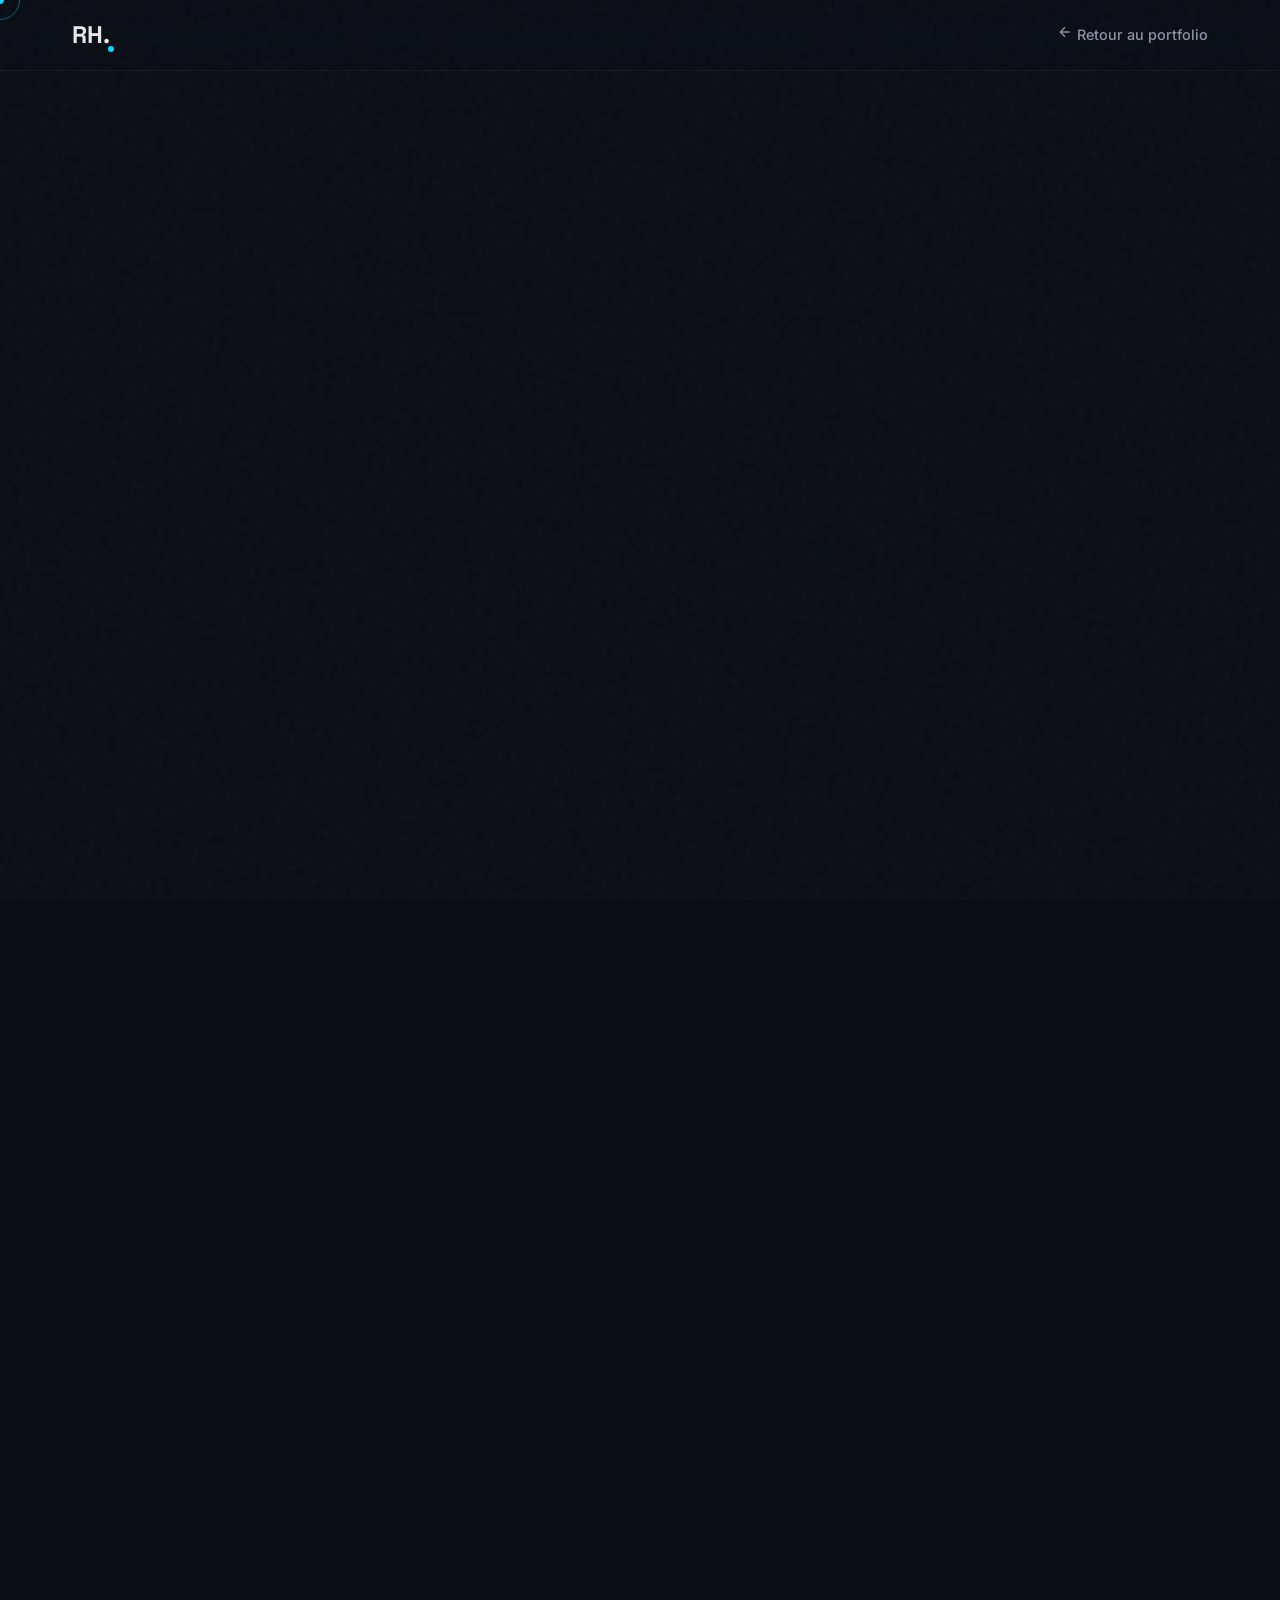
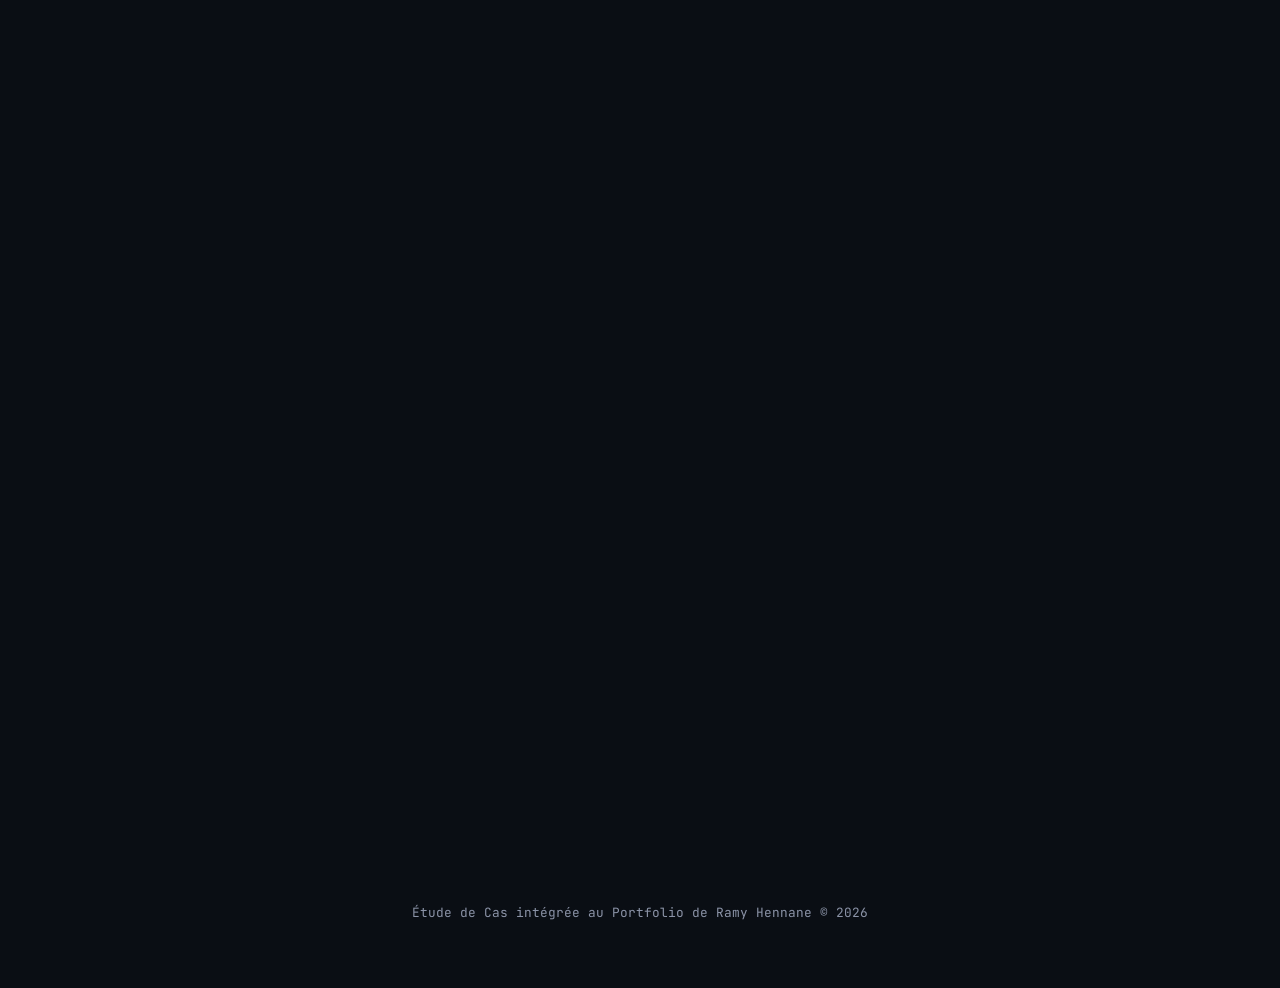
==== tissupro.html @ 519ee341 "feat: add dedicated TissuPro case study page" ====
<!DOCTYPE html>
<html lang="fr" class="scroll-smooth">
<head>
    <meta charset="UTF-8">
    <meta name="viewport" content="width=device-width, initial-scale=1.0">
    <title>TissuPro - Étude de Cas | Ramy Hennane</title>
    <meta name="description" content="Étude de cas complète du logiciel TissuPro : ERP Desktop et système de caisse sur mesure développé en Rust et Tauri 2.0.">
    
    <!-- Google Fonts -->
    <link rel="preconnect" href="https://fonts.googleapis.com">
    <link rel="preconnect" href="https://fonts.gstatic.com" crossorigin>
    <link href="https://fonts.googleapis.com/css2?family=Inter:wght@300;400;500;600&family=JetBrains+Mono:wght@400;700&family=Space+Grotesk:wght@500;700&display=swap" rel="stylesheet">
    
    <!-- CSS -->
    <link rel="stylesheet" href="css/style.css">
    <style>
        /* Specific Case Study Styles */
        .case-hero {
            padding-top: 150px;
            padding-bottom: 50px;
            min-height: auto;
            align-items: flex-start;
        }
        
        .case-meta {
            display: flex;
            gap: 2rem;
            margin-bottom: 3rem;
            border-top: 1px solid rgba(255,255,255,0.1);
            border-bottom: 1px solid rgba(255,255,255,0.1);
            padding: 1.5rem 0;
            flex-wrap: wrap;
        }
        
        .meta-item {
            display: flex;
            flex-direction: column;
            gap: 0.5rem;
        }
        
        .meta-label {
            font-family: var(--font-mono);
            font-size: 0.75rem;
            color: var(--text-secondary);
            text-transform: uppercase;
            letter-spacing: 0.1em;
        }
        
        .meta-value {
            font-size: 1rem;
            font-weight: 600;
            color: var(--text-primary);
        }

        .feature-grid {
            display: grid;
            grid-template-columns: repeat(auto-fit, minmax(300px, 1fr));
            gap: 2rem;
            margin-top: 3rem;
        }
        
        .case-image {
            width: 100%;
            height: auto;
            border-radius: 12px;
            border: 1px solid rgba(0, 217, 255, 0.2);
            margin: 3rem 0;
            box-shadow: 0 20px 40px rgba(0,0,0,0.5);
            transition: transform 0.4s ease;
        }
        .case-image:hover {
            transform: scale(1.02);
            border-color: var(--accent-cyan);
        }

        .cta-section {
            background: linear-gradient(180deg, rgba(18,22,31,0) 0%, rgba(18,22,31,0.8) 100%);
            border-radius: 20px;
            padding: 5rem 2rem;
            text-align: center;
            border: 1px solid rgba(0, 217, 255, 0.1);
            position: relative;
            overflow: hidden;
        }
        .cta-section::before {
            content: '';
            position: absolute;
            top: 0; left: 0; right: 0; bottom: 0;
            background: radial-gradient(circle at center, rgba(0,217,255,0.05) 0%, transparent 70%);
            pointer-events: none;
        }
    </style>
</head>
<body>
    <div class="noise-overlay"></div>
    <div class="custom-cursor"></div>
    <div class="custom-cursor-follower"></div>

    <!-- Navigation -->
    <nav class="navbar scrolled">
        <div class="nav-container">
            <a href="index.html" class="logo magnetic">RH.</a>
            <ul class="nav-links">
                <li><a href="index.html#projects" class="magnetic flex items-center gap-2">
                    <svg viewBox="0 0 24 24" width="16" height="16" stroke="currentColor" stroke-width="2" fill="none"><path d="M19 12H5M12 19l-7-7 7-7"/></svg>
                    Retour au portfolio
                </a></li>
            </ul>
        </div>
    </nav>

    <main class="container">
        <!-- Hero Case Study -->
        <section class="case-hero reveal-up">
            <div class="mask-wrap"><span class="project-overline mono stagger-text">Étude de Cas Logiciel</span></div>
            <h1 class="hero-title mt-2">
                <span class="mask-wrap"><span class="stagger-text">TissuPro</span></span>
            </h1>
            <p class="hero-subtitle stagger-text">ERP Desktop et système de caisse sur mesure pour le commerce textile en Algérie. Développé par Zianide Digital.</p>
            
            <div class="case-meta stagger-text">
                <div class="meta-item">
                    <span class="meta-label">Client / Studio</span>
                    <span class="meta-value accent-cyan">Zianide Digital</span>
                </div>
                <div class="meta-item">
                    <span class="meta-label">Technologies</span>
                    <div class="project-tech">
                        <span class="tech-tag">Rust</span>
                        <span class="tech-tag">Tauri 2.0</span>
                        <span class="tech-tag">React</span>
                    </div>
                </div>
                <div class="meta-item">
                    <span class="meta-label">Rôle</span>
                    <span class="meta-value">Développement Full-Stack & Architecture</span>
                </div>
            </div>
        </section>

        <!-- Image Showcase -->
        <section class="reveal-up">
            <img src="https://hennaneihab-svg.github.io/zianide-digital/portfolio/tissupro/tissupro-showcase.jpg" alt="Interface TissuPro" class="case-image" onerror="this.style.display='none'">
        </section>

        <!-- Problème & Solution -->
        <section class="section-padding reveal-up">
            <div class="skills-grid">
                <div class="glass-card">
                    <h3 class="accent-red mb-2">Le Défi</h3>
                    <p>Le commerce de textile B2B souffrait d'une <strong>absence de suivi précis</strong> et d'une traçabilité manuelle fastidieuse. L'inventaire était sujet à des pertes, l'identification des lots complexes était inefficace, et les temps d'encaissement en caisse généraient des files d'attente et des erreurs de calcul.</p>
                </div>
                <div class="glass-card">
                    <h3 class="accent-cyan mb-2">La Solution</h3>
                    <p>Développement d'un <strong>ERP Desktop sur-mesure ultra-rapide</strong> basé sur <strong>Rust et Tauri 2.0</strong>. Intégration d'un système de traçabilité industrielle complet avec génération, impression et scan de QR codes dynamiques, couplé à une interface de caisse fluide.</p>
                </div>
            </div>
        </section>

        <!-- Fonctionnalités clés -->
        <section class="section-padding reveal-up">
            <h2 class="section-title text-center">Fonctionnalités <span class="accent-cyan">Clés</span></h2>
            <div class="line-decorator center mb-2"></div>
            
            <div class="feature-grid">
                <div class="glass-card tilt-card">
                    <svg viewBox="0 0 24 24" width="32" height="32" stroke="var(--accent-cyan)" stroke-width="2" fill="none" class="mb-2"><path d="M12 2v20M17 5H9.5a3.5 3.5 0 0 0 0 7h5a3.5 3.5 0 0 1 0 7H6"/></svg>
                    <h4>Calcul Précis des Bénéfices</h4>
                    <p class="text-gray mt-2">Calcul automatique des bénéfices nets réels par type de tissu, prenant en compte de manière dynamique les chutes de découpe et les frais de transport liés à chaque lot.</p>
                </div>
                
                <div class="glass-card tilt-card">
                    <svg viewBox="0 0 24 24" width="32" height="32" stroke="var(--accent-green)" stroke-width="2" fill="none" class="mb-2"><rect x="3" y="3" width="18" height="18" rx="2" ry="2"/><line x1="3" y1="9" x2="21" y2="9"/><line x1="9" y1="21" x2="9" y2="9"/></svg>
                    <h4>Fluidité en Caisse</h4>
                    <p class="text-gray mt-2">Réduction drastique des temps d'encaissement et élimination totale des erreurs de calcul de monnaie grâce à une interface ergonomique et réactive conçue pour le terrain.</p>
                </div>
                
                <div class="glass-card tilt-card">
                    <svg viewBox="0 0 24 24" width="32" height="32" stroke="var(--accent-cyan)" stroke-width="2" fill="none" class="mb-2"><path d="M3 7V5a2 2 0 0 1 2-2h2M17 3h2a2 2 0 0 1 2 2v2M21 17v2a2 2 0 0 1-2 2h-2M7 21H5a2 2 0 0 1-2-2v-2"/><rect x="7" y="7" width="10" height="10"/></svg>
                    <h4>Traçabilité Industrielle</h4>
                    <p class="text-gray mt-2">Génération de QR codes uniques par rouleau. Le scan instantané permet de récupérer l'historique, le fournisseur, et le métrage exact restant en stock en temps réel.</p>
                </div>
            </div>
        </section>

        <!-- CTA Zianide Digital -->
        <section class="section-padding reveal-up">
            <div class="cta-section">
                <h2 class="section-title mb-2">Un projet de logiciel sur-mesure ?</h2>
                <p class="hero-subtitle mx-auto text-gray" style="max-width: 700px;">Chez <strong>Zianide Digital</strong>, nous concevons des applications adaptées aux règles métiers uniques de votre entreprise. Discutons ensemble de vos besoins opérationnels.</p>
                
                <div class="hero-cta mt-4" style="justify-content: center; opacity: 1;">
                    <a href="https://hennaneihab-svg.github.io/zianide-digital/" target="_blank" rel="noopener noreferrer" class="btn btn-primary magnetic btn-large">
                        Découvrir Zianide Digital
                        <svg viewBox="0 0 24 24" width="16" height="16" stroke="currentColor" stroke-width="2" fill="none"><path d="M5 12h14M12 5l7 7-7 7"/></svg>
                    </a>
                    <a href="https://wa.me/213554182982?text=Bonjour,%20j'ai%20découvert%20l'étude%20de%20cas%20TissuPro%20dans%20votre%20portfolio%20et%20je%20souhaite%20discuter%20d'un%20logiciel%20sur%20mesure." target="_blank" rel="noopener noreferrer" class="btn btn-outline magnetic btn-large">
                        Échanger sur WhatsApp
                        <svg viewBox="0 0 24 24" width="16" height="16" stroke="currentColor" stroke-width="2" fill="none"><path d="M7 7h10v10M7 17L17 7"/></svg>
                    </a>
                </div>
            </div>
        </section>

    </main>

    <footer style="text-align: center; padding: 4rem 0; color: var(--text-secondary); font-family: var(--font-mono); font-size: 0.8rem;">
        <p>Étude de Cas intégrée au Portfolio de Ramy Hennane &copy; 2026</p>
    </footer>

    <script src="https://cdnjs.cloudflare.com/ajax/libs/gsap/3.12.2/gsap.min.js"></script>
    <script src="https://cdnjs.cloudflare.com/ajax/libs/gsap/3.12.2/ScrollTrigger.min.js"></script>
    <script src="js/app.js"></script>
</body>
</html>
---- css/style.css ----
/* 1. CSS VARIABLES & RESET */
:root {
    --bg-main: #0A0E14;
    --bg-surface: #12161F;
    --accent-cyan: #00D9FF;
    --accent-green: #22C55E;
    --accent-red: #EF4444;
    --text-primary: #E5E7EB;
    --text-secondary: #8B93A7;
    
    --font-heading: 'Space Grotesk', sans-serif;
    --font-body: 'Inter', sans-serif;
    --font-mono: 'JetBrains Mono', monospace;
    
    --transition-smooth: all 0.4s cubic-bezier(0.16, 1, 0.3, 1);
}

* {
    margin: 0;
    padding: 0;
    box-sizing: border-box;
}

html {
    scroll-behavior: smooth;
}

body {
    background-color: var(--bg-main);
    color: var(--text-primary);
    font-family: var(--font-body);
    line-height: 1.6;
    overflow-x: hidden;
    cursor: none; /* Hide default cursor for custom one */
}

/* 2. TYPOGRAPHY & UTILITIES */
h1, h2, h3, h4, h5, h6 {
    font-family: var(--font-heading);
    font-weight: 700;
    line-height: 1.2;
}

.mono {
    font-family: var(--font-mono);
    font-size: 0.9em;
}

.accent-cyan { color: var(--accent-cyan); }
.accent-secondary { color: var(--text-secondary); }
.accent-green { color: var(--accent-green); }
.accent-red { color: var(--accent-red); }
.text-gray { color: var(--text-secondary); }

.text-center { text-align: center; }
.mx-auto { margin-left: auto; margin-right: auto; }
.mt-2 { margin-top: 1rem; }
.mt-4 { margin-top: 2rem; }
.mb-2 { margin-bottom: 1rem; }

a {
    color: inherit;
    text-decoration: none;
}

.container {
    max-width: 1200px;
    margin: 0 auto;
    padding: 0 2rem;
}

.section-padding {
    padding: 8rem 0;
}

.section-title {
    font-size: 2.5rem;
    margin-bottom: 0.5rem;
    color: var(--text-primary);
}

.section-title span.accent-cyan {
    color: var(--text-primary); /* Base color, cyan will be applied via the class specifically if needed, but per design usually the whole thing or part is highlighted. Let's make the span cyan */
}
.section-title .accent-cyan {
    color: var(--accent-cyan);
}

.section-header {
    margin-bottom: 4rem;
}

.line-decorator {
    width: 60px;
    height: 4px;
    background: var(--accent-cyan);
    border-radius: 2px;
}
.line-decorator.center {
    margin: 1rem auto 0;
}

/* 3. CUSTOM CURSOR & NOISE */
.noise-overlay {
    position: fixed;
    top: 0;
    left: 0;
    width: 100vw;
    height: 100vh;
    pointer-events: none;
    z-index: 9998;
    opacity: 0.04;
    background-image: url("data:image/svg+xml,%3Csvg viewBox='0 0 200 200' xmlns='http://www.w3.org/2000/svg'%3E%3Cfilter id='noiseFilter'%3E%3CfeTurbulence type='fractalNoise' baseFrequency='0.65' numOctaves='3' stitchTiles='stitch'/%3E%3C/filter%3E%3Crect width='100%25' height='100%25' filter='url(%23noiseFilter)'/%3E%3C/svg%3E");
}

.custom-cursor {
    width: 8px;
    height: 8px;
    background: var(--accent-cyan);
    border-radius: 50%;
    position: fixed;
    top: 0;
    left: 0;
    pointer-events: none;
    z-index: 9999;
    transform: translate(-50%, -50%);
    transition: width 0.3s, height 0.3s, background-color 0.3s;
}

.custom-cursor-follower {
    width: 40px;
    height: 40px;
    border: 1px solid rgba(0, 217, 255, 0.4);
    border-radius: 50%;
    position: fixed;
    top: 0;
    left: 0;
    pointer-events: none;
    z-index: 9998;
    transform: translate(-50%, -50%);
    transition: width 0.3s, height 0.3s, border-color 0.3s;
}

.cursor-hover .custom-cursor {
    width: 12px;
    height: 12px;
    background: transparent;
    border: 2px solid var(--accent-cyan);
}
.cursor-hover .custom-cursor-follower {
    width: 60px;
    height: 60px;
    border-color: rgba(0, 217, 255, 0.8);
    background: rgba(0, 217, 255, 0.05);
}

@media (max-width: 768px) {
    .custom-cursor, .custom-cursor-follower {
        display: none;
    }
    body { cursor: auto; }
}

/* 4. NAVBAR */
.navbar {
    position: fixed;
    top: 0;
    width: 100%;
    padding: 1.5rem 0;
    z-index: 100;
    transition: var(--transition-smooth);
    background: transparent;
    backdrop-filter: blur(0px);
}
.navbar.scrolled {
    background: rgba(10, 14, 20, 0.85);
    backdrop-filter: blur(12px);
    border-bottom: 1px solid rgba(255, 255, 255, 0.05);
    padding: 1rem 0;
}

.nav-container {
    max-width: 1200px;
    margin: 0 auto;
    padding: 0 2rem;
    display: flex;
    justify-content: space-between;
    align-items: center;
}

.logo {
    font-family: var(--font-heading);
    font-size: 1.5rem;
    font-weight: 700;
    color: var(--text-primary);
    position: relative;
}
.logo::after {
    content: '';
    position: absolute;
    bottom: 2px;
    right: -4px;
    width: 6px;
    height: 6px;
    background: var(--accent-cyan);
    border-radius: 50%;
}

.nav-links {
    display: flex;
    gap: 2.5rem;
    list-style: none;
    align-items: center;
}

.nav-links a:not(.btn) {
    font-size: 0.9rem;
    font-weight: 500;
    color: var(--text-secondary);
    transition: var(--transition-smooth);
    position: relative;
}

.nav-links a:not(.btn):hover {
    color: var(--text-primary);
}

.mobile-menu-btn {
    display: none;
    flex-direction: column;
    gap: 6px;
    cursor: pointer;
    z-index: 101;
}
.mobile-menu-btn span {
    width: 30px;
    height: 2px;
    background: var(--text-primary);
    transition: 0.3s;
}

/* 5. BUTTONS */
.btn {
    display: inline-flex;
    align-items: center;
    justify-content: center;
    gap: 0.75rem;
    padding: 0.85rem 2rem;
    border-radius: 6px;
    font-family: var(--font-mono);
    font-size: 0.85rem;
    font-weight: 600;
    text-transform: uppercase;
    letter-spacing: 0.05em;
    transition: background 0.4s ease, border-color 0.4s ease, color 0.4s ease;
    cursor: pointer;
    position: relative;
    overflow: hidden;
    white-space: nowrap;
    z-index: 1;
}

.btn-primary {
    background: var(--accent-cyan);
    color: var(--bg-main);
    border: 1px solid var(--accent-cyan);
}
.btn-primary:hover {
    background: transparent;
    color: var(--accent-cyan);
}

.btn-outline {
    background: transparent;
    color: var(--accent-cyan);
    border: 1px solid rgba(0, 217, 255, 0.3);
}
.btn-outline:hover {
    border-color: var(--accent-cyan);
    background: rgba(0, 217, 255, 0.05);
}

.btn-large {
    padding: 1.2rem 3rem;
    font-size: 0.9rem;
}
.btn-small {
    padding: 0.6rem 1.2rem;
    font-size: 0.75rem;
}

/* 6. HERO SECTION */
.hero {
    height: 100vh;
    min-height: 700px;
    position: relative;
    display: flex;
    align-items: center;
    overflow: hidden;
}

#hero-canvas {
    position: absolute;
    top: 0;
    left: 0;
    width: 100%;
    height: 100%;
    z-index: 0;
    opacity: 0.4; /* Softer grid */
}

.hero-content {
    position: relative;
    z-index: 1;
    width: 100%;
    max-width: 1200px;
    margin: 0 auto;
    padding: 0 2rem;
    display: flex;
    flex-direction: column;
    align-items: flex-start;
}

.hero-avatar {
    width: 70px;
    height: 70px;
    margin-bottom: 2rem;
    opacity: 0;
}

.monogram {
    width: 100%;
    height: 100%;
    filter: drop-shadow(0 0 15px rgba(0, 217, 255, 0.15));
}

.hero-title {
    font-size: clamp(2.5rem, 5vw, 4.5rem);
    margin-bottom: 1.5rem;
    letter-spacing: -0.03em;
    line-height: 1.1;
}

.mask-wrap {
    overflow: hidden;
    display: block;
}

.hero-title .stagger-text {
    display: inline-block;
    transform: translateY(100%);
    opacity: 1; /* Relying on transform for hide/reveal */
}

.hero-subtitle {
    font-size: clamp(1rem, 1.5vw, 1.2rem);
    color: var(--text-secondary);
    max-width: 600px;
    margin-bottom: 3rem;
    font-weight: 400;
}

.hero-cta {
    display: flex;
    flex-wrap: wrap;
    gap: 1.5rem;
    opacity: 0;
    width: 100%;
}

.scroll-indicator {
    position: absolute;
    bottom: 5vh;
    left: 50%;
    transform: translateX(-50%);
    display: flex;
    flex-direction: column;
    align-items: center;
    gap: 12px;
    z-index: 2;
    opacity: 0;
}

.scroll-indicator span {
    font-family: var(--font-mono);
    font-size: 0.65rem;
    color: var(--text-secondary);
    letter-spacing: 0.2em;
    text-transform: uppercase;
}

.mouse {
    width: 22px;
    height: 34px;
    border: 1.5px solid rgba(255,255,255,0.3);
    border-radius: 12px;
    position: relative;
    opacity: 0.7;
}
.mouse::before {
    content: '';
    position: absolute;
    top: 6px;
    left: 50%;
    transform: translateX(-50%);
    width: 2px;
    height: 6px;
    background: var(--accent-cyan);
    border-radius: 1px;
    animation: scrollWheel 2s infinite cubic-bezier(0.65, 0, 0.35, 1);
}

@keyframes scrollWheel {
    0% { transform: translate(-50%, 0); opacity: 1; }
    50% { transform: translate(-50%, 10px); opacity: 0; }
    100% { transform: translate(-50%, 0); opacity: 0; }
}

/* 7. GLASS CARDS & EFFECTS */
.glass-card {
    background: rgba(18, 22, 31, 0.6);
    backdrop-filter: blur(10px);
    -webkit-backdrop-filter: blur(10px);
    border: 1px solid rgba(255, 255, 255, 0.05);
    border-radius: 12px;
    padding: 2rem;
    position: relative;
    overflow: hidden;
    transition: var(--transition-smooth);
}

/* 8. ABOUT SECTION */
.about-grid {
    display: grid;
    grid-template-columns: 1fr 1fr;
    gap: 4rem;
    align-items: center;
}

.about-text p {
    margin-bottom: 1.2rem;
    font-size: 1.1rem;
}

.about-text strong {
    color: var(--text-primary);
}

.tech-tag {
    display: inline-block;
    padding: 0.4rem 0.8rem;
    background: rgba(0, 217, 255, 0.05);
    border: 1px solid rgba(0, 217, 255, 0.2);
    border-radius: 20px;
    font-family: var(--font-mono);
    font-size: 0.8rem;
    color: var(--accent-cyan);
    margin-right: 0.5rem;
    margin-bottom: 0.5rem;
}

.about-stats {
    display: grid;
    grid-template-columns: repeat(2, 1fr);
    gap: 1.5rem;
}

.about-stats .stat-card:first-child {
    grid-column: 1 / -1; /* First card spans full width */
}

.stat-card {
    padding: 2rem;
    display: flex;
    flex-direction: column;
    justify-content: center;
}

.stat-number {
    font-family: var(--font-heading);
    font-size: 3rem;
    font-weight: 700;
    line-height: 1;
    margin-bottom: 0.5rem;
    color: var(--text-primary);
}

.stat-label {
    font-size: 0.9rem;
    color: var(--text-secondary);
}

.candlestick-accent {
    position: absolute;
    right: 20px;
    top: 50%;
    transform: translateY(-50%);
    width: 4px;
    height: 40px;
    border-radius: 2px;
}
.candlestick-accent::before {
    content: '';
    position: absolute;
    top: -10px;
    left: 1px;
    width: 2px;
    height: 60px;
    background: inherit;
    opacity: 0.5;
}
.candlestick-accent.red { background: var(--accent-red); }
.candlestick-accent.green { background: var(--accent-green); }
.candlestick-accent.cyan { background: var(--accent-cyan); }

/* 9. SKILLS SECTION */
.skills-grid {
    display: grid;
    grid-template-columns: 1fr 1fr;
    gap: 4rem;
}

.skills-category h3 {
    margin-bottom: 2rem;
    font-size: 1.5rem;
}

.skill-item {
    margin-bottom: 1.5rem;
}

.skill-info {
    display: flex;
    justify-content: space-between;
    margin-bottom: 0.5rem;
    font-size: 0.95rem;
}

.progress-bg {
    width: 100%;
    height: 4px;
    background: rgba(255, 255, 255, 0.05);
    border-radius: 2px;
    overflow: hidden;
}

.progress-bar {
    height: 100%;
    width: 0; /* Animated by JS */
    background: var(--accent-cyan);
    border-radius: 2px;
    position: relative;
}
.progress-bar.green-bar {
    background: var(--accent-green);
}
.progress-bar::after {
    content: '';
    position: absolute;
    top: 0;
    right: 0;
    bottom: 0;
    left: 0;
    background: linear-gradient(90deg, transparent, rgba(255,255,255,0.4), transparent);
    animation: shimmer 2s infinite;
}

@keyframes shimmer {
    0% { transform: translateX(-100%); }
    100% { transform: translateX(100%); }
}

/* 10. PROJECTS SECTION */
.projects-grid {
    display: grid;
    grid-template-columns: repeat(auto-fit, minmax(320px, 1fr));
    gap: 2rem;
}

.project-card {
    cursor: pointer;
    display: flex;
    flex-direction: column;
    justify-content: space-between;
    min-height: 280px;
}

.project-card:hover {
    transform: translateY(-5px);
}

.project-card:hover .hover-border {
    opacity: 1;
}

.hover-border {
    position: absolute;
    top: 0;
    left: 0;
    right: 0;
    bottom: 0;
    border: 1px solid var(--accent-cyan);
    border-radius: 12px;
    opacity: 0;
    transition: opacity 0.3s ease;
    pointer-events: none;
    box-shadow: inset 0 0 20px rgba(0, 217, 255, 0.1);
}

.project-overline {
    color: var(--accent-cyan);
    font-size: 0.8rem;
    display: block;
    margin-bottom: 0.5rem;
}

.project-title {
    font-size: 1.4rem;
    margin-bottom: 1rem;
}

.project-desc {
    color: var(--text-secondary);
    font-size: 0.95rem;
    margin-bottom: 1.5rem;
    flex-grow: 1;
}

.project-tech {
    display: flex;
    flex-wrap: wrap;
    gap: 0.5rem;
}

.project-status {
    display: inline-flex;
    align-items: center;
    gap: 6px;
    font-family: var(--font-mono);
    font-size: 0.75rem;
    color: var(--accent-red);
    background: rgba(239, 68, 68, 0.1);
    padding: 0.3rem 0.8rem;
    border-radius: 20px;
    margin-bottom: 1rem;
}

.status-dot {
    width: 6px;
    height: 6px;
    border-radius: 50%;
    background: var(--accent-red);
}

.pulsing {
    animation: pulse 2s infinite;
}

@keyframes pulse {
    0% { box-shadow: 0 0 0 0 rgba(239, 68, 68, 0.4); }
    70% { box-shadow: 0 0 0 6px rgba(239, 68, 68, 0); }
    100% { box-shadow: 0 0 0 0 rgba(239, 68, 68, 0); }
}

/* 11. TIMELINE & EDUCATION */
.timeline-grid {
    display: grid;
    grid-template-columns: 1.5fr 1fr;
    gap: 4rem;
}

.timeline-container {
    position: relative;
    padding-left: 2rem;
}

.timeline-line {
    position: absolute;
    left: 0;
    top: 10px;
    bottom: 0;
    width: 2px;
    background: rgba(255, 255, 255, 0.1);
}

.timeline-progress {
    position: absolute;
    top: 0;
    left: 0;
    width: 100%;
    height: 0; /* Animated */
    background: var(--accent-cyan);
}

.timeline-item {
    position: relative;
    margin-bottom: 3rem;
}

.timeline-item:last-child {
    margin-bottom: 0;
}

.timeline-dot {
    position: absolute;
    left: -35px;
    top: 5px;
    width: 12px;
    height: 12px;
    border-radius: 50%;
    background: var(--bg-surface);
    border: 2px solid var(--text-secondary);
    z-index: 2;
    transition: 0.3s;
}

.timeline-dot.cyan {
    border-color: var(--accent-cyan);
    box-shadow: 0 0 10px rgba(0, 217, 255, 0.3);
}

.timeline-date {
    color: var(--accent-cyan);
    display: block;
    margin-bottom: 0.3rem;
}

.timeline-content h4 {
    font-size: 1.2rem;
    margin-bottom: 0.3rem;
}

.timeline-content p {
    color: var(--text-secondary);
    font-size: 0.95rem;
}

/* Education Focus Card */
.education-col {
    display: flex;
    align-items: center;
}

.grad-card {
    width: 100%;
    text-align: center;
    border-color: rgba(0, 217, 255, 0.2);
    background: linear-gradient(180deg, rgba(18,22,31,0.8) 0%, rgba(18,22,31,0.4) 100%);
}

.grad-icon {
    margin-bottom: 1.5rem;
}

.grad-card h3 {
    margin-bottom: 1rem;
    font-size: 1.5rem;
}

.school-name {
    font-weight: 600;
    margin-bottom: 0.3rem;
}

.degree {
    color: var(--text-secondary);
    margin-bottom: 2rem;
}

.gpa-box {
    background: rgba(0, 217, 255, 0.05);
    border: 1px solid rgba(0, 217, 255, 0.2);
    border-radius: 8px;
    padding: 1.5rem;
    display: flex;
    flex-direction: column;
    align-items: center;
    gap: 0.5rem;
}

.gpa-label {
    font-size: 0.85rem;
    text-transform: uppercase;
    letter-spacing: 0.05em;
    color: var(--text-secondary);
}

.gpa-score {
    font-size: 2.5rem;
    font-weight: 700;
}

.grad-card .candlestick-bg {
    position: absolute;
    bottom: -20px;
    right: 20px;
    width: 80px;
    height: 120px;
    opacity: 0.05;
    background-image: repeating-linear-gradient(90deg, transparent, transparent 10px, var(--accent-green) 10px, var(--accent-green) 14px);
    z-index: -1;
}

/* 12. CONTACT SECTION */
.contact-subtitle {
    color: var(--text-secondary);
    max-width: 500px;
    margin: 1.5rem auto 3rem;
}

.contact-content {
    display: flex;
    flex-direction: column;
    align-items: center;
    gap: 3rem;
}

.social-links {
    display: flex;
    gap: 1.5rem;
}

.social-link {
    width: 50px;
    height: 50px;
    border-radius: 50%;
    background: var(--bg-surface);
    border: 1px solid rgba(255,255,255,0.1);
    display: flex;
    align-items: center;
    justify-content: center;
    color: var(--text-secondary);
    transition: var(--transition-smooth);
}

.social-link:hover {
    color: var(--accent-cyan);
    border-color: var(--accent-cyan);
    background: rgba(0, 217, 255, 0.05);
    transform: translateY(-3px);
}

footer {
    text-align: center;
    padding-top: 6rem;
    color: var(--text-secondary);
    font-size: 0.8rem;
}

/* 13. MODALS */
.modal {
    position: fixed;
    top: 0;
    left: 0;
    width: 100vw;
    height: 100vh;
    z-index: 1000;
    display: flex;
    align-items: center;
    justify-content: center;
    opacity: 0;
    visibility: hidden;
    transition: opacity 0.3s ease, visibility 0.3s ease;
}

.modal.active {
    opacity: 1;
    visibility: visible;
}

.modal-backdrop {
    position: absolute;
    top: 0;
    left: 0;
    width: 100%;
    height: 100%;
    background: rgba(10, 14, 20, 0.8);
    backdrop-filter: blur(8px);
}

.modal-content {
    position: relative;
    width: 90%;
    max-width: 600px;
    max-height: 90vh;
    overflow-y: auto;
    z-index: 1001;
    padding: 3rem;
    transform: translateY(30px);
    transition: transform 0.4s cubic-bezier(0.16, 1, 0.3, 1);
    border-color: rgba(0, 217, 255, 0.3);
}

.modal.active .modal-content {
    transform: translateY(0);
}

.modal-close {
    position: absolute;
    top: 1.5rem;
    right: 1.5rem;
    background: none;
    border: none;
    color: var(--text-secondary);
    cursor: pointer;
    transition: 0.3s;
}

.modal-close:hover {
    color: var(--accent-red);
    transform: rotate(90deg);
}

.modal-title {
    font-size: 2rem;
    margin-bottom: 0.5rem;
}

.modal-links {
    margin-bottom: 2rem;
}

.modal-section {
    margin-bottom: 2rem;
}
.modal-section:last-child {
    margin-bottom: 0;
}

.modal-section h4 {
    margin-bottom: 0.8rem;
    font-size: 1.1rem;
    letter-spacing: 0.05em;
    text-transform: uppercase;
}

/* 14. RESPONSIVE */
@media (max-width: 992px) {
    .about-grid, .timeline-grid {
        grid-template-columns: 1fr;
    }
    
    .timeline-grid {
        gap: 3rem;
    }
}

@media (max-width: 768px) {
    .section-padding { padding: 5rem 0; }
    
    .nav-links {
        position: fixed;
        top: 0;
        right: -100%;
        width: 70vw;
        height: 100vh;
        background: var(--bg-surface);
        flex-direction: column;
        justify-content: center;
        transition: 0.4s ease;
        border-left: 1px solid rgba(255,255,255,0.05);
    }
    
    .nav-links.active {
        right: 0;
    }
    
    .mobile-menu-btn {
        display: flex;
    }
    
    .mobile-menu-btn.active span:nth-child(1) {
        transform: translateY(8px) rotate(45deg);
    }
    .mobile-menu-btn.active span:nth-child(2) {
        opacity: 0;
    }
    .mobile-menu-btn.active span:nth-child(3) {
        transform: translateY(-8px) rotate(-45deg);
    }
    
    .hero-title { font-size: 2.5rem; }
    
    .skills-grid { grid-template-columns: 1fr; }
    
    .modal-content { padding: 2rem; }
}

/* 15. UTILITIES FOR JS */
.reveal-up {
    opacity: 0;
    transform: translateY(30px);
}
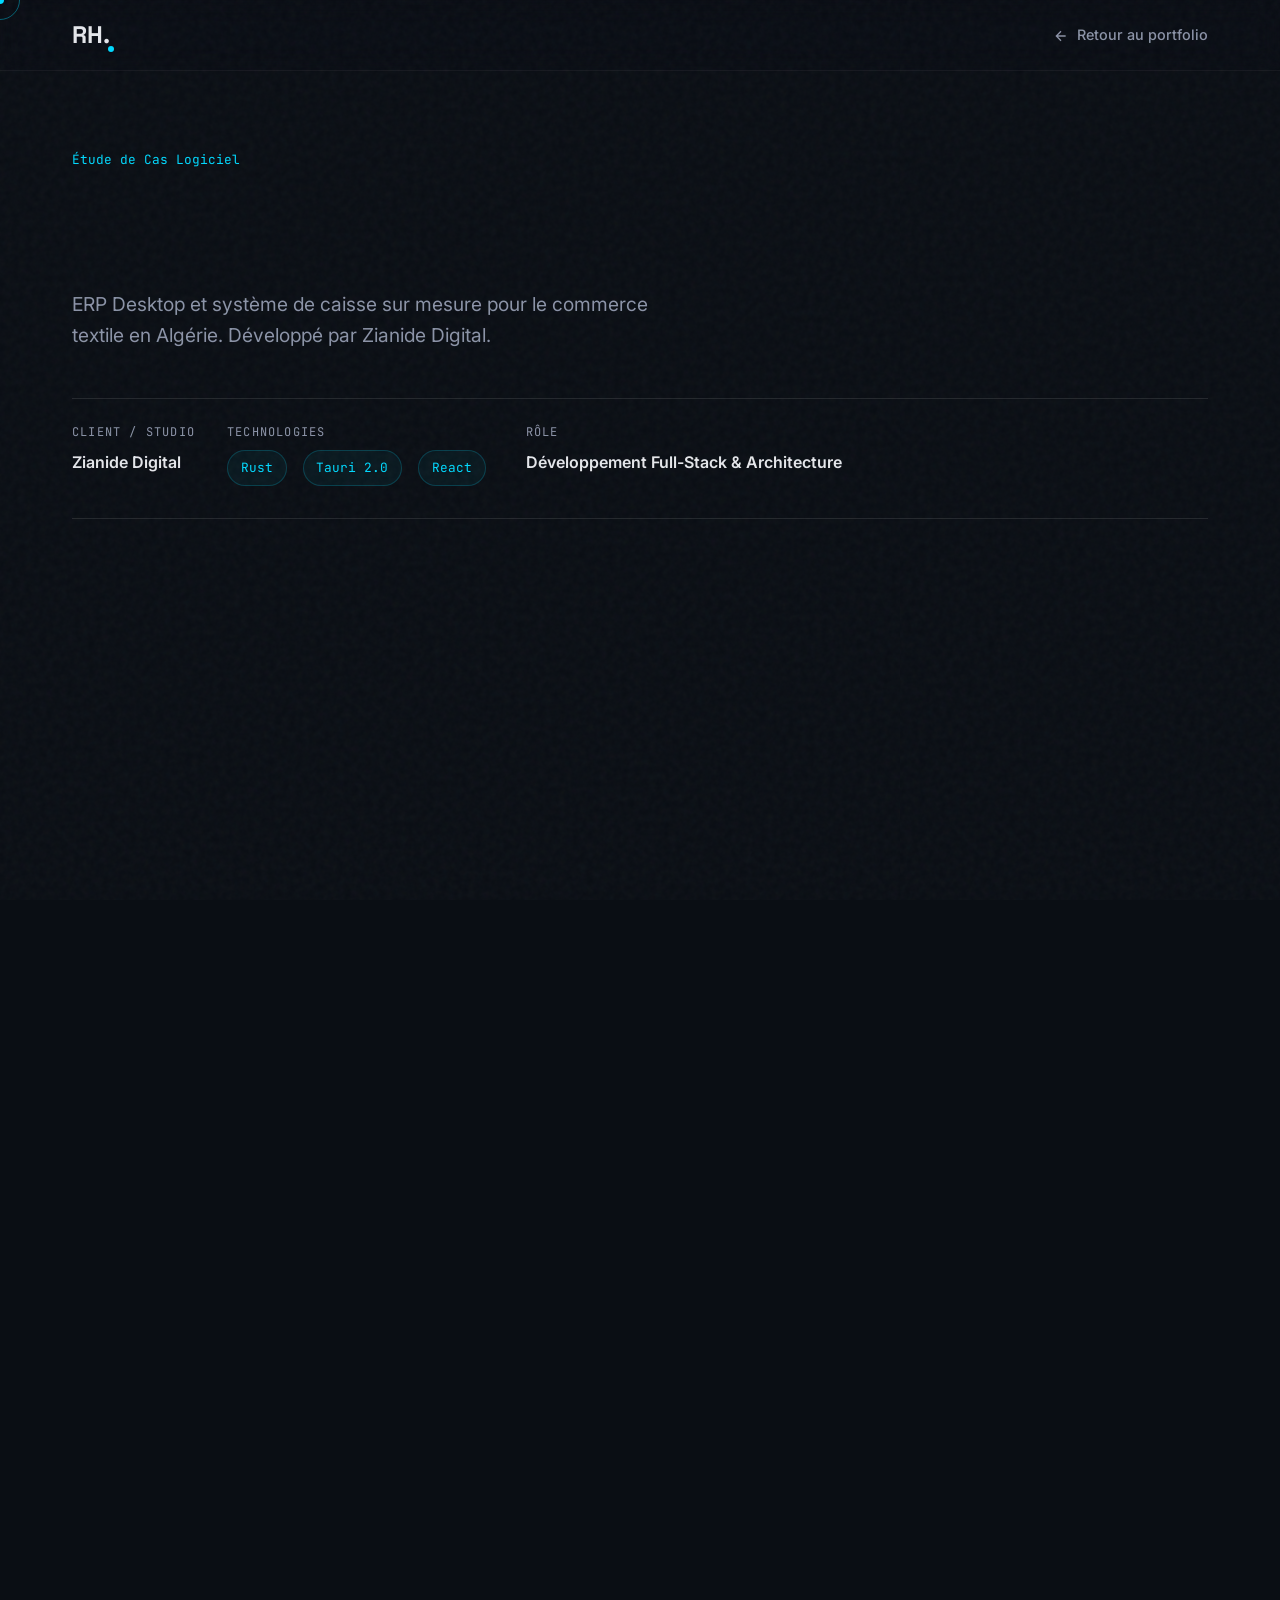
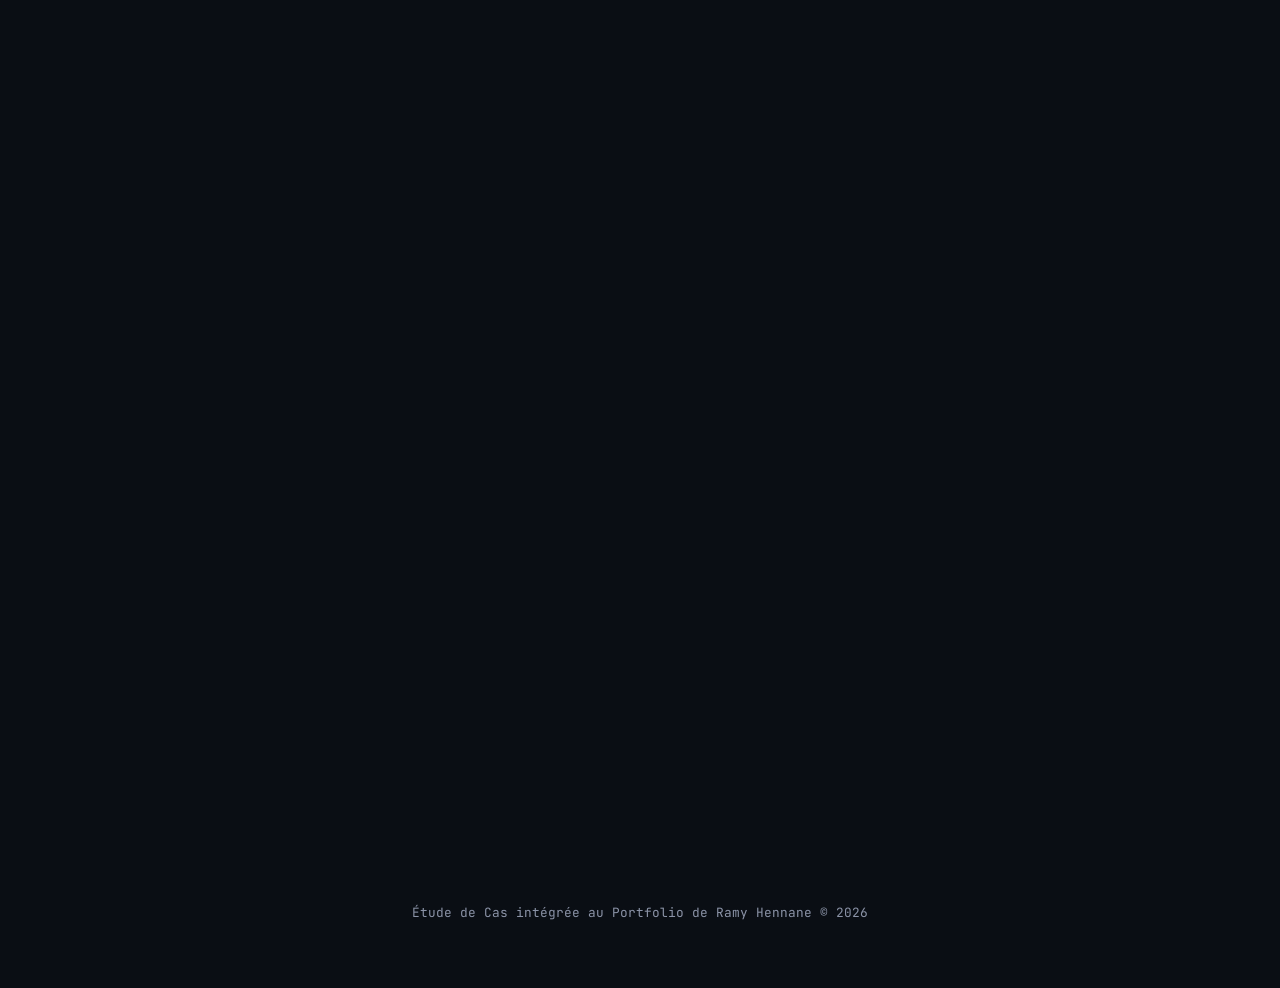
==== commit 3ce190a1: "fix: remove conflicting GSAP classes from tissupro html to prevent blank screen" ====
--- a/tissupro.html
+++ b/tissupro.html
@@ -100,9 +100,14 @@
     <nav class="navbar scrolled">
         <div class="nav-container">
             <a href="index.html" class="logo magnetic">RH.</a>
+            
+            <div class="mobile-menu-btn">
+                <span></span><span></span><span></span>
+            </div>
+
             <ul class="nav-links">
                 <li><a href="index.html#projects" class="magnetic flex items-center gap-2">
-                    <svg viewBox="0 0 24 24" width="16" height="16" stroke="currentColor" stroke-width="2" fill="none"><path d="M19 12H5M12 19l-7-7 7-7"/></svg>
+                    <svg viewBox="0 0 24 24" width="16" height="16" stroke="currentColor" stroke-width="2" fill="none" style="display:inline-block; vertical-align:middle; margin-right:4px;"><path d="M19 12H5M12 19l-7-7 7-7"/></svg>
                     Retour au portfolio
                 </a></li>
             </ul>
@@ -111,7 +116,7 @@
 
     <main class="container">
         <!-- Hero Case Study -->
-        <section class="case-hero reveal-up">
+        <section class="case-hero">
             <div class="mask-wrap"><span class="project-overline mono stagger-text">Étude de Cas Logiciel</span></div>
             <h1 class="hero-title mt-2">
                 <span class="mask-wrap"><span class="stagger-text">TissuPro</span></span>
@@ -189,14 +194,14 @@
                 <h2 class="section-title mb-2">Un projet de logiciel sur-mesure ?</h2>
                 <p class="hero-subtitle mx-auto text-gray" style="max-width: 700px;">Chez <strong>Zianide Digital</strong>, nous concevons des applications adaptées aux règles métiers uniques de votre entreprise. Discutons ensemble de vos besoins opérationnels.</p>
                 
-                <div class="hero-cta mt-4" style="justify-content: center; opacity: 1;">
+                <div class="case-cta mt-4" style="display: flex; gap: 1.5rem; justify-content: center; flex-wrap: wrap;">
                     <a href="https://hennaneihab-svg.github.io/zianide-digital/" target="_blank" rel="noopener noreferrer" class="btn btn-primary magnetic btn-large">
                         Découvrir Zianide Digital
-                        <svg viewBox="0 0 24 24" width="16" height="16" stroke="currentColor" stroke-width="2" fill="none"><path d="M5 12h14M12 5l7 7-7 7"/></svg>
+                        <svg viewBox="0 0 24 24" width="16" height="16" stroke="currentColor" stroke-width="2" fill="none" style="margin-left:8px;"><path d="M5 12h14M12 5l7 7-7 7"/></svg>
                     </a>
                     <a href="https://wa.me/213554182982?text=Bonjour,%20j'ai%20découvert%20l'étude%20de%20cas%20TissuPro%20dans%20votre%20portfolio%20et%20je%20souhaite%20discuter%20d'un%20logiciel%20sur%20mesure." target="_blank" rel="noopener noreferrer" class="btn btn-outline magnetic btn-large">
                         Échanger sur WhatsApp
-                        <svg viewBox="0 0 24 24" width="16" height="16" stroke="currentColor" stroke-width="2" fill="none"><path d="M7 7h10v10M7 17L17 7"/></svg>
+                        <svg viewBox="0 0 24 24" width="16" height="16" stroke="currentColor" stroke-width="2" fill="none" style="margin-left:8px;"><path d="M7 7h10v10M7 17L17 7"/></svg>
                     </a>
                 </div>
             </div>
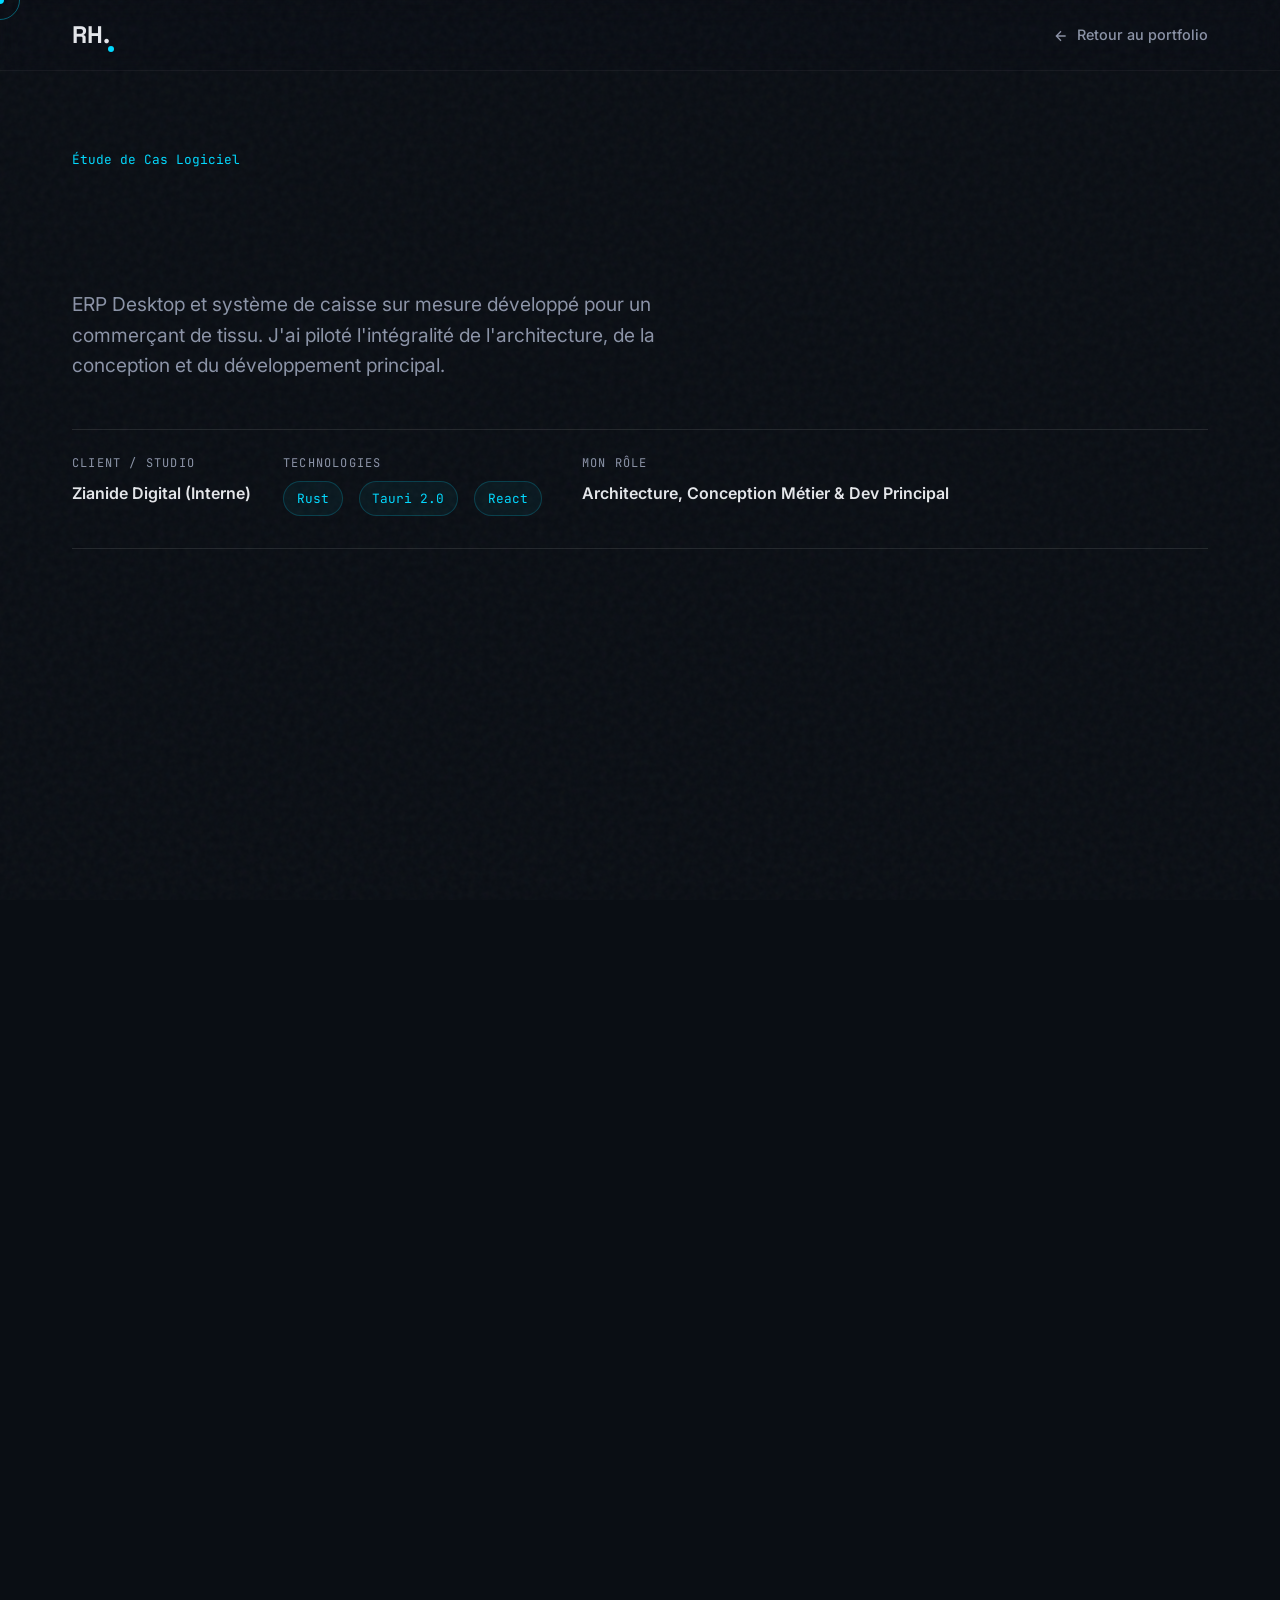
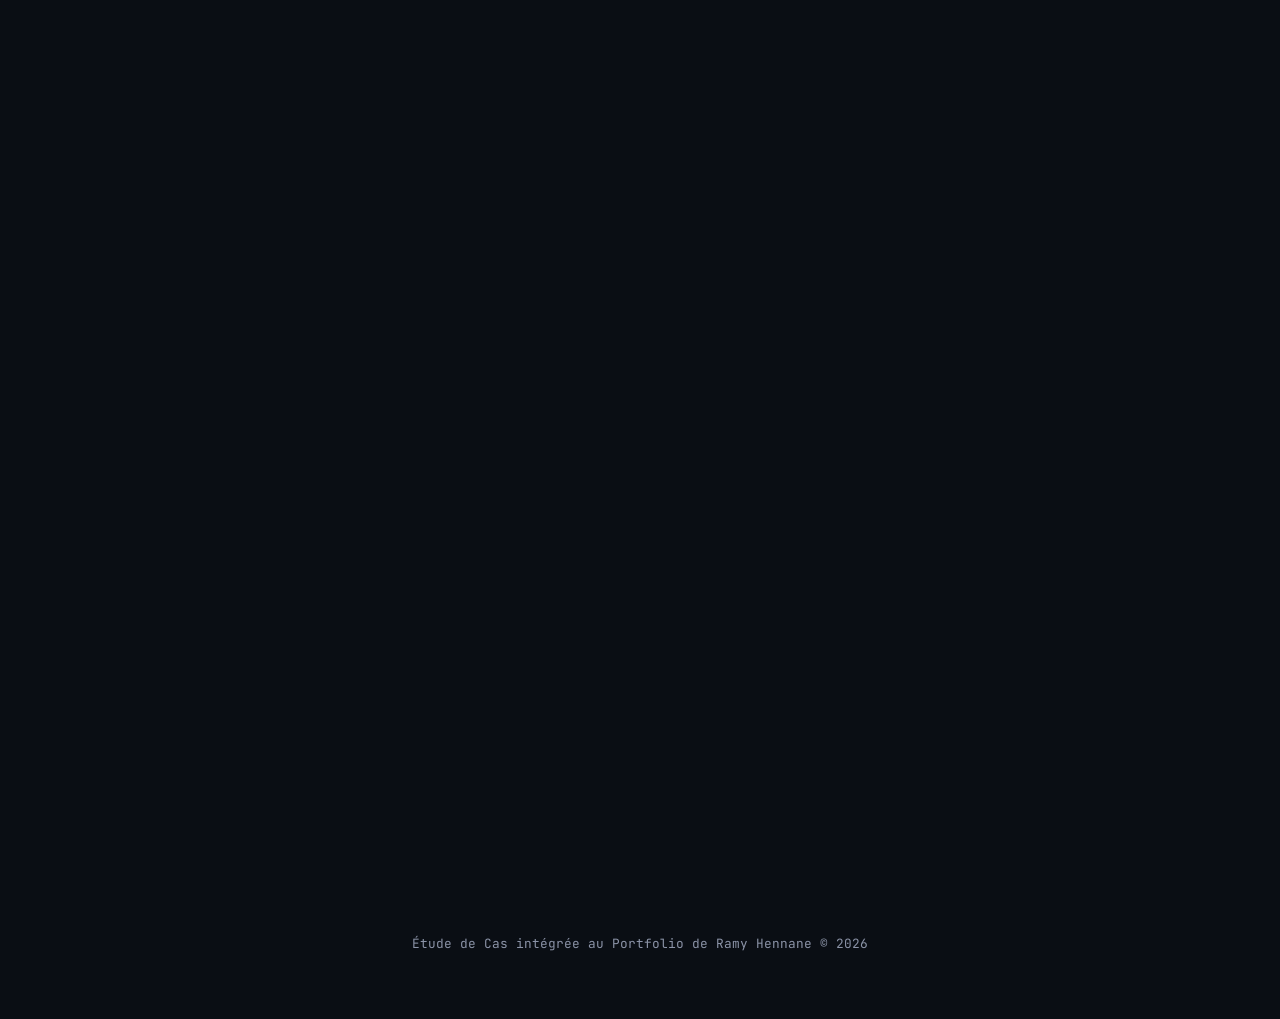
==== commit 3e0fce63: "content: update TissuPro copy to highlight architecture and specific client details" ====
--- a/tissupro.html
+++ b/tissupro.html
@@ -121,12 +121,12 @@
             <h1 class="hero-title mt-2">
                 <span class="mask-wrap"><span class="stagger-text">TissuPro</span></span>
             </h1>
-            <p class="hero-subtitle stagger-text">ERP Desktop et système de caisse sur mesure pour le commerce textile en Algérie. Développé par Zianide Digital.</p>
+            <p class="hero-subtitle stagger-text">ERP Desktop et système de caisse sur mesure développé pour un commerçant de tissu. J'ai piloté l'intégralité de l'architecture, de la conception et du développement principal.</p>
             
             <div class="case-meta stagger-text">
                 <div class="meta-item">
                     <span class="meta-label">Client / Studio</span>
-                    <span class="meta-value accent-cyan">Zianide Digital</span>
+                    <span class="meta-value accent-cyan">Zianide Digital (Interne)</span>
                 </div>
                 <div class="meta-item">
                     <span class="meta-label">Technologies</span>
@@ -137,8 +137,8 @@
                     </div>
                 </div>
                 <div class="meta-item">
-                    <span class="meta-label">Rôle</span>
-                    <span class="meta-value">Développement Full-Stack & Architecture</span>
+                    <span class="meta-label">Mon Rôle</span>
+                    <span class="meta-value">Architecture, Conception Métier & Dev Principal</span>
                 </div>
             </div>
         </section>
@@ -152,12 +152,12 @@
         <section class="section-padding reveal-up">
             <div class="skills-grid">
                 <div class="glass-card">
-                    <h3 class="accent-red mb-2">Le Défi</h3>
-                    <p>Le commerce de textile B2B souffrait d'une <strong>absence de suivi précis</strong> et d'une traçabilité manuelle fastidieuse. L'inventaire était sujet à des pertes, l'identification des lots complexes était inefficace, et les temps d'encaissement en caisse généraient des files d'attente et des erreurs de calcul.</p>
+                    <h3 class="accent-red mb-2">Le Client & Le Défi</h3>
+                    <p>Le client, <strong>un commerçant et grossiste en tissu B2B</strong>, souffrait d'une absence totale de suivi précis. L'inventaire était sujet à des pertes, l'identification des rouleaux de tissu était inefficace, et les temps d'encaissement généraient de graves erreurs de calcul lors des transactions.</p>
                 </div>
                 <div class="glass-card">
-                    <h3 class="accent-cyan mb-2">La Solution</h3>
-                    <p>Développement d'un <strong>ERP Desktop sur-mesure ultra-rapide</strong> basé sur <strong>Rust et Tauri 2.0</strong>. Intégration d'un système de traçabilité industrielle complet avec génération, impression et scan de QR codes dynamiques, couplé à une interface de caisse fluide.</p>
+                    <h3 class="accent-cyan mb-2">L'Architecture Apportée</h3>
+                    <p>J'ai conçu de A à Z l'architecture logicielle d'un <strong>ERP Desktop ultra-rapide</strong> (Rust / Tauri). Mon objectif : traduire ses besoins terrain en options logicielles parfaitement adaptées. Le résultat est un système industriel complet couplé à une interface de caisse fluide.</p>
                 </div>
             </div>
         </section>
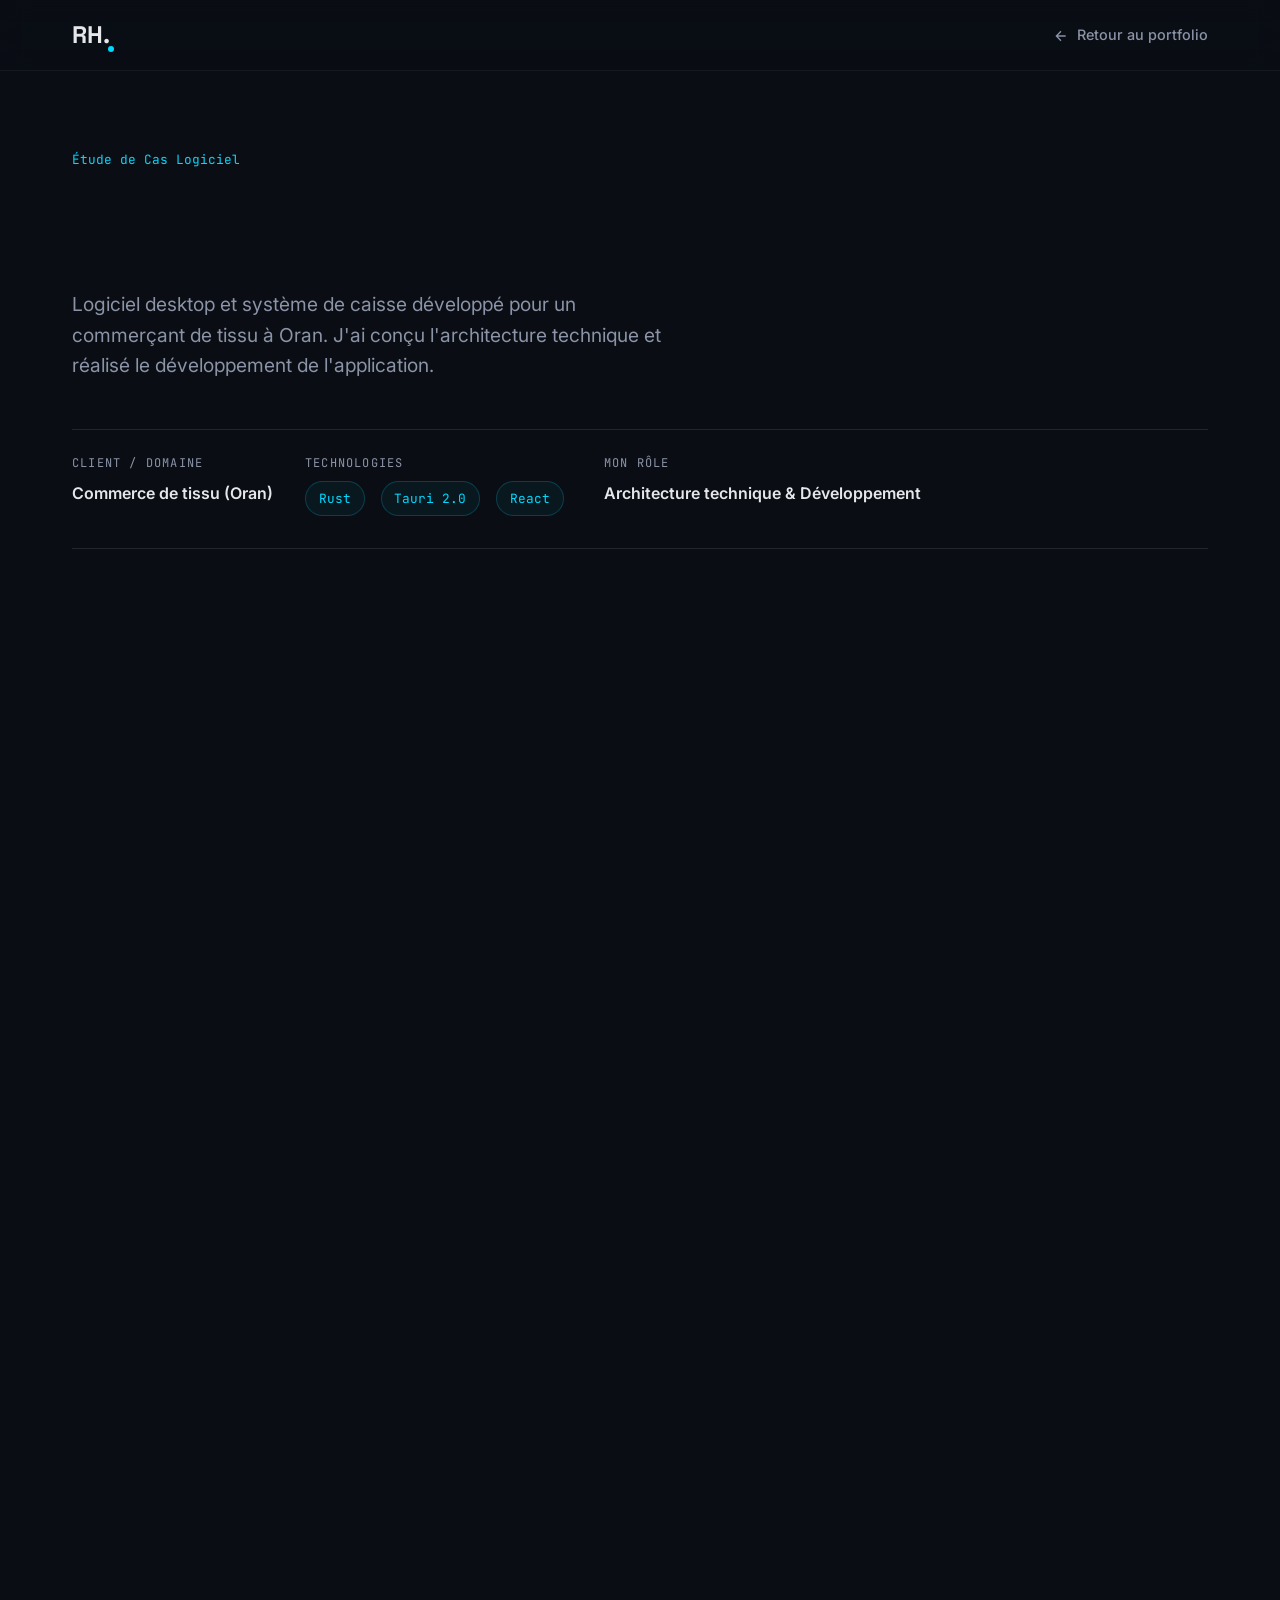
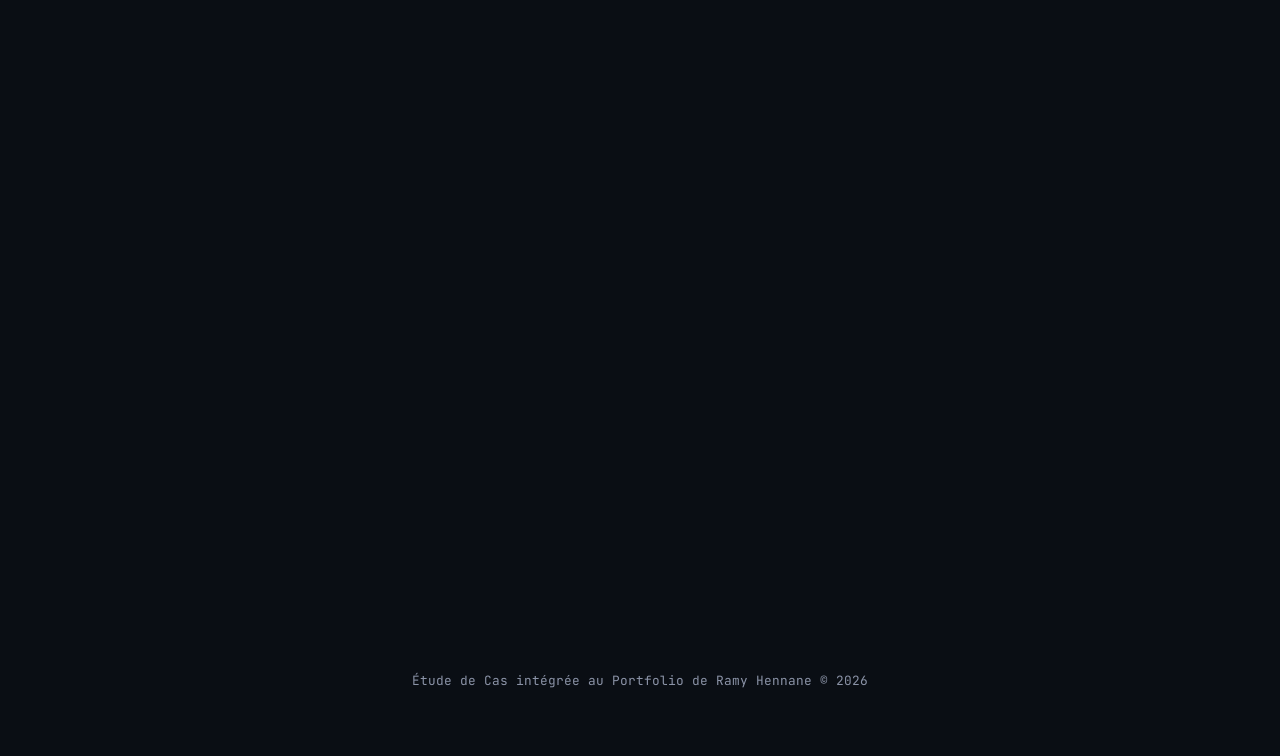
==== commit e85ac74d: "refactor: eliminate all AI slop, tone down visual artifacts and polish copy" ====
--- a/tissupro.html
+++ b/tissupro.html
@@ -4,7 +4,7 @@
     <meta charset="UTF-8">
     <meta name="viewport" content="width=device-width, initial-scale=1.0">
     <title>TissuPro - Étude de Cas | Ramy Hennane</title>
-    <meta name="description" content="Étude de cas complète du logiciel TissuPro : ERP Desktop et système de caisse sur mesure développé en Rust et Tauri 2.0.">
+    <meta name="description" content="Étude de cas du logiciel TissuPro : application desktop de gestion et de caisse pour commerce de tissu, développée avec Tauri et React.">
     
     <!-- Google Fonts -->
     <link rel="preconnect" href="https://fonts.googleapis.com">
@@ -72,30 +72,9 @@
             transform: scale(1.02);
             border-color: var(--accent-cyan);
         }
-
-        .cta-section {
-            background: linear-gradient(180deg, rgba(18,22,31,0) 0%, rgba(18,22,31,0.8) 100%);
-            border-radius: 20px;
-            padding: 5rem 2rem;
-            text-align: center;
-            border: 1px solid rgba(0, 217, 255, 0.1);
-            position: relative;
-            overflow: hidden;
-        }
-        .cta-section::before {
-            content: '';
-            position: absolute;
-            top: 0; left: 0; right: 0; bottom: 0;
-            background: radial-gradient(circle at center, rgba(0,217,255,0.05) 0%, transparent 70%);
-            pointer-events: none;
-        }
     </style>
 </head>
 <body>
-    <div class="noise-overlay"></div>
-    <div class="custom-cursor"></div>
-    <div class="custom-cursor-follower"></div>
-
     <!-- Navigation -->
     <nav class="navbar scrolled">
         <div class="nav-container">
@@ -121,12 +100,12 @@
             <h1 class="hero-title mt-2">
                 <span class="mask-wrap"><span class="stagger-text">TissuPro</span></span>
             </h1>
-            <p class="hero-subtitle stagger-text">ERP Desktop et système de caisse sur mesure développé pour un commerçant de tissu. J'ai piloté l'intégralité de l'architecture, de la conception et du développement principal.</p>
+            <p class="hero-subtitle stagger-text">Logiciel desktop et système de caisse développé pour un commerçant de tissu à Oran. J'ai conçu l'architecture technique et réalisé le développement de l'application.</p>
             
             <div class="case-meta stagger-text">
                 <div class="meta-item">
-                    <span class="meta-label">Client / Studio</span>
-                    <span class="meta-value accent-cyan">Zianide Digital (Interne)</span>
+                    <span class="meta-label">Client / Domaine</span>
+                    <span class="meta-value accent-cyan">Commerce de tissu (Oran)</span>
                 </div>
                 <div class="meta-item">
                     <span class="meta-label">Technologies</span>
@@ -138,7 +117,7 @@
                 </div>
                 <div class="meta-item">
                     <span class="meta-label">Mon Rôle</span>
-                    <span class="meta-value">Architecture, Conception Métier & Dev Principal</span>
+                    <span class="meta-value">Architecture technique & Développement</span>
                 </div>
             </div>
         </section>
@@ -153,11 +132,11 @@
             <div class="skills-grid">
                 <div class="glass-card">
                     <h3 class="accent-red mb-2">Le Client & Le Défi</h3>
-                    <p>Le client, <strong>un commerçant et grossiste en tissu B2B</strong>, souffrait d'une absence totale de suivi précis. L'inventaire était sujet à des pertes, l'identification des rouleaux de tissu était inefficace, et les temps d'encaissement généraient de graves erreurs de calcul lors des transactions.</p>
+                    <p>Le client, grossiste et détaillant en tissu, gérait son stock et ses ventes sans outil dédié. Les pertes sur les découpes de rouleaux n'étaient pas mesurées, les références étaient difficiles à identifier rapidement, et les encaissements manuels provoquaient des erreurs de caisse.</p>
                 </div>
                 <div class="glass-card">
-                    <h3 class="accent-cyan mb-2">L'Architecture Apportée</h3>
-                    <p>J'ai conçu de A à Z l'architecture logicielle d'un <strong>ERP Desktop ultra-rapide</strong> (Rust / Tauri). Mon objectif : traduire ses besoins terrain en options logicielles parfaitement adaptées. Le résultat est un système industriel complet couplé à une interface de caisse fluide.</p>
+                    <h3 class="accent-cyan mb-2">Solution développée</h3>
+                    <p>J'ai développé une application desktop en Rust (Tauri 2.0), React et SQLite. Le logiciel calcule le coût d'achat réel en intégrant les pertes de coupe et les frais de transport, applique un déstockage par lot (HIFO) et génère des QR codes pour chaque rouleau.</p>
                 </div>
             </div>
         </section>
@@ -168,42 +147,35 @@
             <div class="line-decorator center mb-2"></div>
             
             <div class="feature-grid">
-                <div class="glass-card tilt-card">
+                <div class="glass-card">
                     <svg viewBox="0 0 24 24" width="32" height="32" stroke="var(--accent-cyan)" stroke-width="2" fill="none" class="mb-2"><path d="M12 2v20M17 5H9.5a3.5 3.5 0 0 0 0 7h5a3.5 3.5 0 0 1 0 7H6"/></svg>
-                    <h4>Calcul Précis des Bénéfices</h4>
-                    <p class="text-gray mt-2">Calcul automatique des bénéfices nets réels par type de tissu, prenant en compte de manière dynamique les chutes de découpe et les frais de transport liés à chaque lot.</p>
+                    <h4>Calcul des Marges</h4>
+                    <p class="text-gray mt-2">Calcul automatique des marges nettes par type de tissu, prenant en compte les chutes de découpe et les frais de transport ventilés sur chaque lot.</p>
                 </div>
                 
-                <div class="glass-card tilt-card">
+                <div class="glass-card">
                     <svg viewBox="0 0 24 24" width="32" height="32" stroke="var(--accent-green)" stroke-width="2" fill="none" class="mb-2"><rect x="3" y="3" width="18" height="18" rx="2" ry="2"/><line x1="3" y1="9" x2="21" y2="9"/><line x1="9" y1="21" x2="9" y2="9"/></svg>
-                    <h4>Fluidité en Caisse</h4>
-                    <p class="text-gray mt-2">Réduction drastique des temps d'encaissement et élimination totale des erreurs de calcul de monnaie grâce à une interface ergonomique et réactive conçue pour le terrain.</p>
+                    <h4>Interface de Caisse</h4>
+                    <p class="text-gray mt-2">Saisie des métrages vendus et calcul automatique de la monnaie pour éviter les écarts de caisse en fin de journée.</p>
                 </div>
                 
-                <div class="glass-card tilt-card">
+                <div class="glass-card">
                     <svg viewBox="0 0 24 24" width="32" height="32" stroke="var(--accent-cyan)" stroke-width="2" fill="none" class="mb-2"><path d="M3 7V5a2 2 0 0 1 2-2h2M17 3h2a2 2 0 0 1 2 2v2M21 17v2a2 2 0 0 1-2 2h-2M7 21H5a2 2 0 0 1-2-2v-2"/><rect x="7" y="7" width="10" height="10"/></svg>
-                    <h4>Traçabilité Industrielle</h4>
-                    <p class="text-gray mt-2">Génération de QR codes uniques par rouleau. Le scan instantané permet de récupérer l'historique, le fournisseur, et le métrage exact restant en stock en temps réel.</p>
+                    <h4>Traçabilité par QR Code</h4>
+                    <p class="text-gray mt-2">Génération d'étiquettes avec QR codes pour chaque rouleau. Le scan affiche le fournisseur, le lot d'achat et le métrage restant.</p>
                 </div>
             </div>
         </section>
 
-        <!-- CTA Zianide Digital -->
-        <section class="section-padding reveal-up">
-            <div class="cta-section">
-                <h2 class="section-title mb-2">Un projet de logiciel sur-mesure ?</h2>
-                <p class="hero-subtitle mx-auto text-gray" style="max-width: 700px;">Chez <strong>Zianide Digital</strong>, nous concevons des applications adaptées aux règles métiers uniques de votre entreprise. Discutons ensemble de vos besoins opérationnels.</p>
-                
-                <div class="case-cta mt-4" style="display: flex; gap: 1.5rem; justify-content: center; flex-wrap: wrap;">
-                    <a href="https://hennaneihab-svg.github.io/zianide-digital/" target="_blank" rel="noopener noreferrer" class="btn btn-primary magnetic btn-large">
-                        Découvrir Zianide Digital
-                        <svg viewBox="0 0 24 24" width="16" height="16" stroke="currentColor" stroke-width="2" fill="none" style="margin-left:8px;"><path d="M5 12h14M12 5l7 7-7 7"/></svg>
-                    </a>
-                    <a href="https://wa.me/213554182982?text=Bonjour,%20j'ai%20découvert%20l'étude%20de%20cas%20TissuPro%20dans%20votre%20portfolio%20et%20je%20souhaite%20discuter%20d'un%20logiciel%20sur%20mesure." target="_blank" rel="noopener noreferrer" class="btn btn-outline magnetic btn-large">
-                        Échanger sur WhatsApp
-                        <svg viewBox="0 0 24 24" width="16" height="16" stroke="currentColor" stroke-width="2" fill="none" style="margin-left:8px;"><path d="M7 7h10v10M7 17L17 7"/></svg>
-                    </a>
-                </div>
+        <!-- Mentions & Contact -->
+        <section class="section-padding reveal-up text-center">
+            <p class="text-gray" style="font-size: 0.95rem;">
+                Projet réalisé au sein du studio <a href="https://hennaneihab-svg.github.io/zianide-digital/" target="_blank" rel="noopener noreferrer" style="color: var(--accent-cyan); text-decoration: underline;">Zianide Digital</a>.
+            </p>
+            <div class="mt-4">
+                <a href="mailto:hennaneihab@gmail.com" class="btn btn-primary magnetic">
+                    Me contacter par email
+                </a>
             </div>
         </section>
 
--- a/css/style.css
+++ b/css/style.css
@@ -31,7 +31,6 @@
     font-family: var(--font-body);
     line-height: 1.6;
     overflow-x: hidden;
-    cursor: none; /* Hide default cursor for custom one */
 }
 
 /* 2. TYPOGRAPHY & UTILITIES */
@@ -100,65 +99,9 @@
     margin: 1rem auto 0;
 }
 
-/* 3. CUSTOM CURSOR & NOISE */
-.noise-overlay {
-    position: fixed;
-    top: 0;
-    left: 0;
-    width: 100vw;
-    height: 100vh;
-    pointer-events: none;
-    z-index: 9998;
-    opacity: 0.04;
-    background-image: url("data:image/svg+xml,%3Csvg viewBox='0 0 200 200' xmlns='http://www.w3.org/2000/svg'%3E%3Cfilter id='noiseFilter'%3E%3CfeTurbulence type='fractalNoise' baseFrequency='0.65' numOctaves='3' stitchTiles='stitch'/%3E%3C/filter%3E%3Crect width='100%25' height='100%25' filter='url(%23noiseFilter)'/%3E%3C/svg%3E");
-}
-
-.custom-cursor {
-    width: 8px;
-    height: 8px;
-    background: var(--accent-cyan);
-    border-radius: 50%;
-    position: fixed;
-    top: 0;
-    left: 0;
-    pointer-events: none;
-    z-index: 9999;
-    transform: translate(-50%, -50%);
-    transition: width 0.3s, height 0.3s, background-color 0.3s;
-}
-
-.custom-cursor-follower {
-    width: 40px;
-    height: 40px;
-    border: 1px solid rgba(0, 217, 255, 0.4);
-    border-radius: 50%;
-    position: fixed;
-    top: 0;
-    left: 0;
-    pointer-events: none;
-    z-index: 9998;
-    transform: translate(-50%, -50%);
-    transition: width 0.3s, height 0.3s, border-color 0.3s;
-}
-
-.cursor-hover .custom-cursor {
-    width: 12px;
-    height: 12px;
-    background: transparent;
-    border: 2px solid var(--accent-cyan);
-}
-.cursor-hover .custom-cursor-follower {
-    width: 60px;
-    height: 60px;
-    border-color: rgba(0, 217, 255, 0.8);
-    background: rgba(0, 217, 255, 0.05);
-}
-
-@media (max-width: 768px) {
-    .custom-cursor, .custom-cursor-follower {
-        display: none;
-    }
-    body { cursor: auto; }
+/* 3. CLEAN BACKGROUND & NATIVE INTERACTIONS */
+.noise-overlay, .custom-cursor, .custom-cursor-follower {
+    display: none !important;
 }
 
 /* 4. NAVBAR */
@@ -469,105 +412,108 @@
     grid-column: 1 / -1; /* First card spans full width */
 }
 
-.stat-card {
-    padding: 2rem;
+.about-stats {
     display: flex;
     flex-direction: column;
-    justify-content: center;
-}
-
-.stat-number {
-    font-family: var(--font-heading);
-    font-size: 3rem;
+    gap: 1.25rem;
+}
+
+.fact-card {
+    background: var(--surface-card);
+    border: 1px solid rgba(255, 255, 255, 0.08);
+    border-radius: 10px;
+    padding: 1.35rem 1.6rem;
+    transition: border-color var(--transition-fast);
+}
+
+.fact-card:hover {
+    border-color: rgba(0, 217, 255, 0.3);
+}
+
+.fact-number {
+    font-size: 1.35rem;
     font-weight: 700;
-    line-height: 1;
-    margin-bottom: 0.5rem;
+    margin-bottom: 0.25rem;
+}
+
+.fact-title {
+    font-weight: 600;
+    font-size: 0.95rem;
     color: var(--text-primary);
-}
-
-.stat-label {
-    font-size: 0.9rem;
-    color: var(--text-secondary);
-}
-
-.candlestick-accent {
-    position: absolute;
-    right: 20px;
-    top: 50%;
-    transform: translateY(-50%);
-    width: 4px;
-    height: 40px;
-    border-radius: 2px;
-}
-.candlestick-accent::before {
-    content: '';
-    position: absolute;
-    top: -10px;
-    left: 1px;
-    width: 2px;
-    height: 60px;
-    background: inherit;
-    opacity: 0.5;
-}
-.candlestick-accent.red { background: var(--accent-red); }
-.candlestick-accent.green { background: var(--accent-green); }
-.candlestick-accent.cyan { background: var(--accent-cyan); }
+    margin-bottom: 0.3rem;
+}
+
+.fact-desc {
+    font-size: 0.85rem;
+    color: var(--text-secondary);
+    line-height: 1.5;
+}
+
+.candlestick-accent { display: none; }
+.candlestick-bg { display: none; }
 
 /* 9. SKILLS SECTION */
 .skills-grid {
     display: grid;
-    grid-template-columns: 1fr 1fr;
-    gap: 4rem;
+    grid-template-columns: repeat(3, 1fr);
+    gap: 2rem;
+}
+
+.skills-category {
+    padding: 2.2rem 1.8rem;
+    display: flex;
+    flex-direction: column;
+    justify-content: flex-start;
+    border: 1px solid rgba(255, 255, 255, 0.07);
+    background: var(--surface-card);
+    border-radius: 12px;
+    transition: transform var(--transition-medium), border-color var(--transition-medium), box-shadow var(--transition-medium);
+}
+
+.skills-category:hover {
+    border-color: rgba(0, 217, 255, 0.3);
+    box-shadow: 0 4px 16px rgba(0, 0, 0, 0.25);
+}
+
+.skills-category .skills-badge {
+    font-size: 0.75rem;
+    letter-spacing: 0.08em;
+    text-transform: uppercase;
+    margin-bottom: 0.75rem;
+    display: inline-block;
+    font-weight: 700;
 }
 
 .skills-category h3 {
-    margin-bottom: 2rem;
-    font-size: 1.5rem;
-}
-
-.skill-item {
+    margin-bottom: 0.75rem;
+    font-size: 1.25rem;
+    color: var(--text-primary);
+}
+
+.skills-category .skills-desc {
+    font-size: 0.88rem;
+    line-height: 1.5;
     margin-bottom: 1.5rem;
-}
-
-.skill-info {
-    display: flex;
-    justify-content: space-between;
-    margin-bottom: 0.5rem;
-    font-size: 0.95rem;
-}
-
-.progress-bg {
-    width: 100%;
-    height: 4px;
-    background: rgba(255, 255, 255, 0.05);
-    border-radius: 2px;
-    overflow: hidden;
-}
-
-.progress-bar {
-    height: 100%;
-    width: 0; /* Animated by JS */
-    background: var(--accent-cyan);
-    border-radius: 2px;
-    position: relative;
-}
-.progress-bar.green-bar {
-    background: var(--accent-green);
-}
-.progress-bar::after {
-    content: '';
-    position: absolute;
-    top: 0;
-    right: 0;
-    bottom: 0;
-    left: 0;
-    background: linear-gradient(90deg, transparent, rgba(255,255,255,0.4), transparent);
-    animation: shimmer 2s infinite;
-}
-
-@keyframes shimmer {
-    0% { transform: translateX(-100%); }
-    100% { transform: translateX(100%); }
+    color: var(--text-secondary);
+}
+
+.skills-tags {
+    display: flex;
+    flex-wrap: wrap;
+    gap: 0.45rem;
+    margin-top: auto;
+}
+
+.tech-tag.green {
+    color: var(--accent-green);
+    border-color: rgba(34, 197, 94, 0.25);
+    background: rgba(34, 197, 94, 0.06);
+}
+
+.tech-tag.amber {
+    color: #F59E0B;
+    border-color: rgba(245, 158, 11, 0.25);
+    background: rgba(245, 158, 11, 0.06);
 }
 
 /* 10. PROJECTS SECTION */
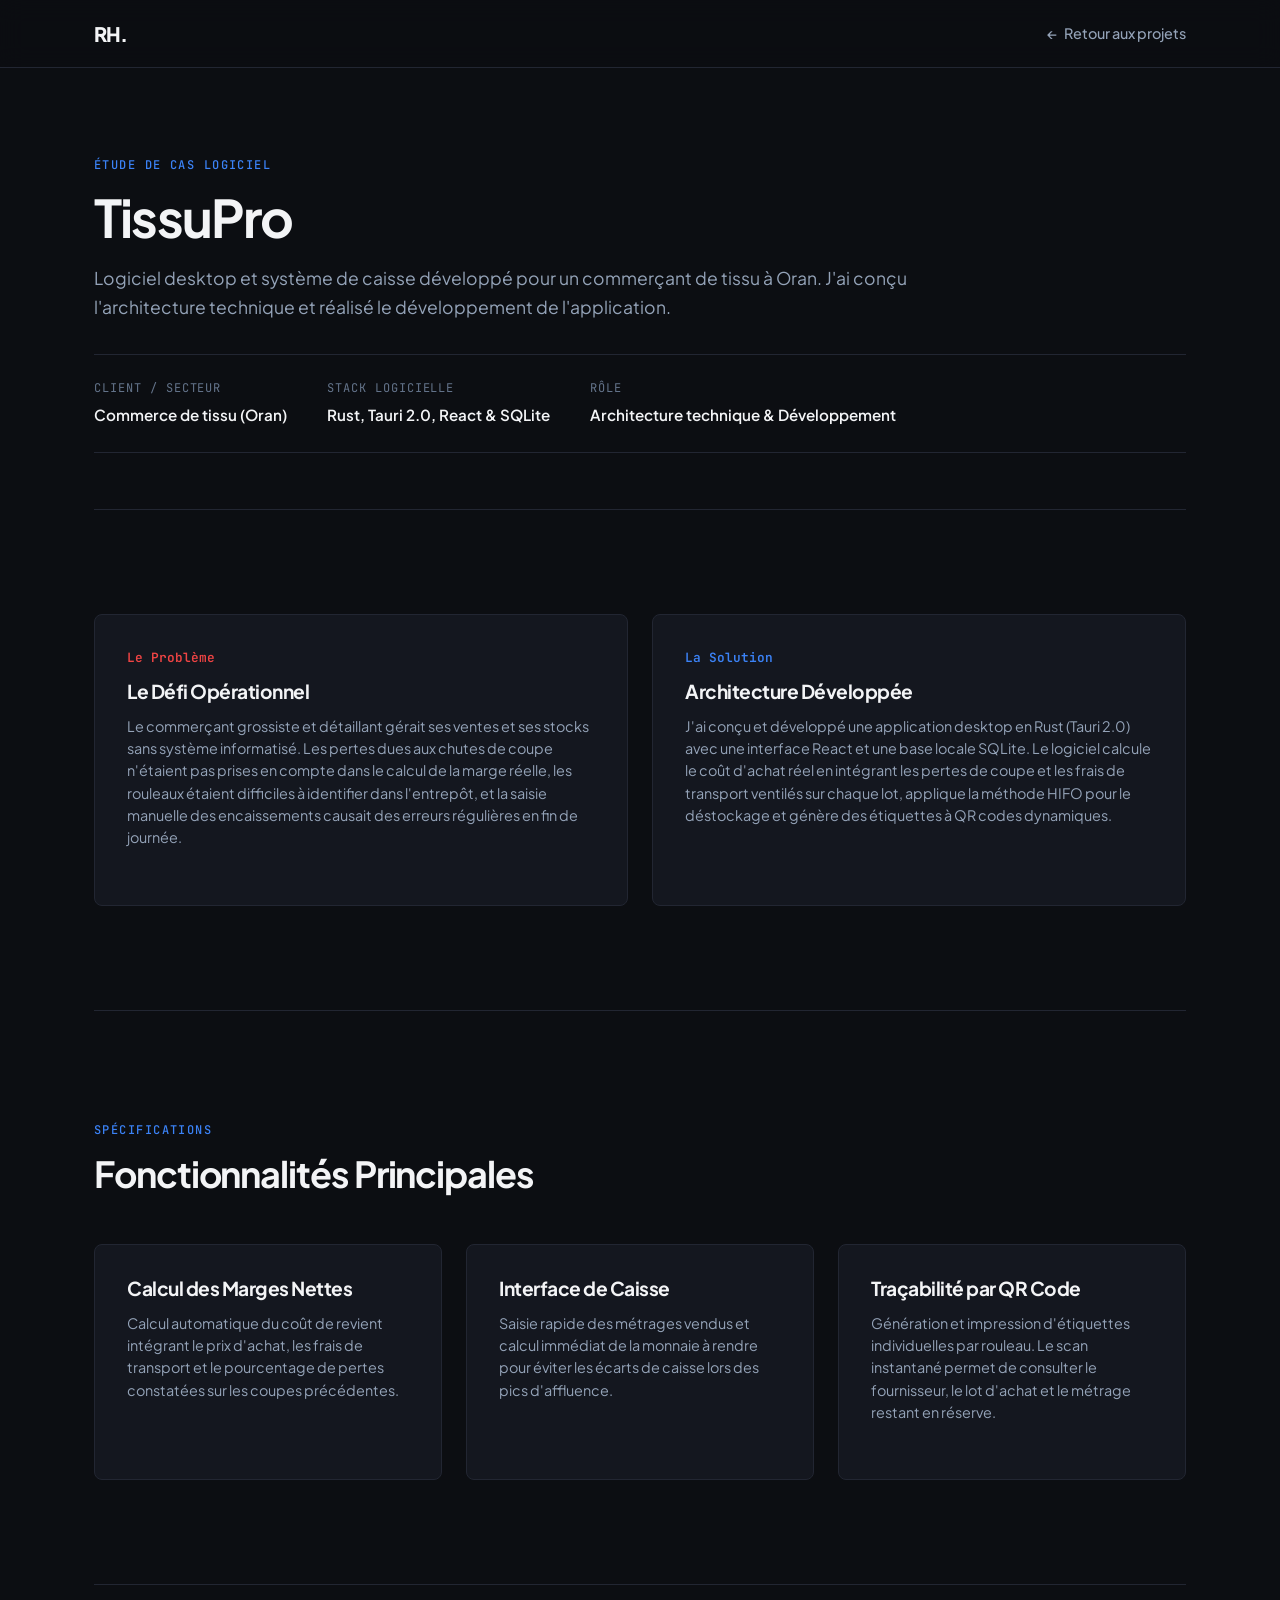
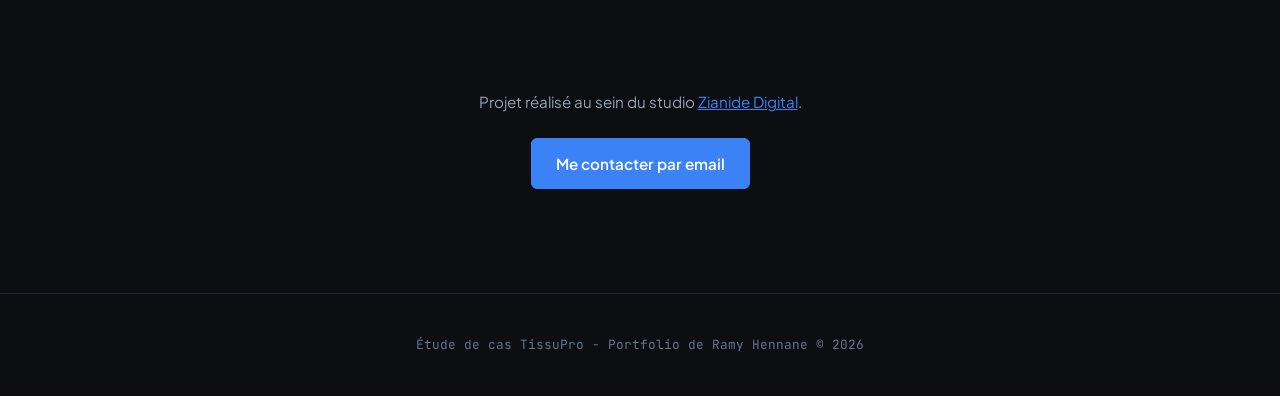
==== commit 5985bd6a: "feat: complete visual redesign - archival precision aesthetic, eliminate all AI slop" ====
--- a/tissupro.html
+++ b/tissupro.html
@@ -1,192 +1,141 @@
 <!DOCTYPE html>
-<html lang="fr" class="scroll-smooth">
+<html lang="fr">
 <head>
     <meta charset="UTF-8">
     <meta name="viewport" content="width=device-width, initial-scale=1.0">
     <title>TissuPro - Étude de Cas | Ramy Hennane</title>
-    <meta name="description" content="Étude de cas du logiciel TissuPro : application desktop de gestion et de caisse pour commerce de tissu, développée avec Tauri et React.">
-    
-    <!-- Google Fonts -->
+    <meta name="description" content="Étude de cas du logiciel TissuPro : application desktop de gestion et de caisse pour commerce de tissu, développée avec Tauri et React par Ramy Hennane.">
+
+    <!-- Fonts: Plus Jakarta Sans & JetBrains Mono -->
     <link rel="preconnect" href="https://fonts.googleapis.com">
     <link rel="preconnect" href="https://fonts.gstatic.com" crossorigin>
-    <link href="https://fonts.googleapis.com/css2?family=Inter:wght@300;400;500;600&family=JetBrains+Mono:wght@400;700&family=Space+Grotesk:wght@500;700&display=swap" rel="stylesheet">
-    
-    <!-- CSS -->
+    <link href="https://fonts.googleapis.com/css2?family=JetBrains+Mono:wght@400;500;600&family=Plus+Jakarta+Sans:wght@400;500;600;700;800&display=swap" rel="stylesheet">
+
+    <!-- Stylesheet -->
     <link rel="stylesheet" href="css/style.css">
-    <style>
-        /* Specific Case Study Styles */
-        .case-hero {
-            padding-top: 150px;
-            padding-bottom: 50px;
-            min-height: auto;
-            align-items: flex-start;
-        }
-        
-        .case-meta {
-            display: flex;
-            gap: 2rem;
-            margin-bottom: 3rem;
-            border-top: 1px solid rgba(255,255,255,0.1);
-            border-bottom: 1px solid rgba(255,255,255,0.1);
-            padding: 1.5rem 0;
-            flex-wrap: wrap;
-        }
-        
-        .meta-item {
-            display: flex;
-            flex-direction: column;
-            gap: 0.5rem;
-        }
-        
-        .meta-label {
-            font-family: var(--font-mono);
-            font-size: 0.75rem;
-            color: var(--text-secondary);
-            text-transform: uppercase;
-            letter-spacing: 0.1em;
-        }
-        
-        .meta-value {
-            font-size: 1rem;
-            font-weight: 600;
-            color: var(--text-primary);
-        }
-
-        .feature-grid {
-            display: grid;
-            grid-template-columns: repeat(auto-fit, minmax(300px, 1fr));
-            gap: 2rem;
-            margin-top: 3rem;
-        }
-        
-        .case-image {
-            width: 100%;
-            height: auto;
-            border-radius: 12px;
-            border: 1px solid rgba(0, 217, 255, 0.2);
-            margin: 3rem 0;
-            box-shadow: 0 20px 40px rgba(0,0,0,0.5);
-            transition: transform 0.4s ease;
-        }
-        .case-image:hover {
-            transform: scale(1.02);
-            border-color: var(--accent-cyan);
-        }
-    </style>
 </head>
 <body>
-    <!-- Navigation -->
-    <nav class="navbar scrolled">
-        <div class="nav-container">
-            <a href="index.html" class="logo magnetic">RH.</a>
-            
-            <div class="mobile-menu-btn">
-                <span></span><span></span><span></span>
-            </div>
 
-            <ul class="nav-links">
-                <li><a href="index.html#projects" class="magnetic flex items-center gap-2">
-                    <svg viewBox="0 0 24 24" width="16" height="16" stroke="currentColor" stroke-width="2" fill="none" style="display:inline-block; vertical-align:middle; margin-right:4px;"><path d="M19 12H5M12 19l-7-7 7-7"/></svg>
-                    Retour au portfolio
-                </a></li>
-            </ul>
+    <!-- Header / Navigation -->
+    <header class="navbar">
+        <div class="container nav-inner">
+            <a href="index.html" class="brand-link" aria-label="Accueil">
+                <span class="brand-logo">RH.</span>
+            </a>
+
+            <nav>
+                <ul class="nav-links" style="display: flex;">
+                    <li><a href="index.html#projets" class="nav-link" style="display: inline-flex; align-items: center; gap: 0.4rem;">
+                        <span>←</span>
+                        <span>Retour aux projets</span>
+                    </a></li>
+                </ul>
+            </nav>
         </div>
-    </nav>
+    </header>
 
     <main class="container">
         <!-- Hero Case Study -->
         <section class="case-hero">
-            <div class="mask-wrap"><span class="project-overline mono stagger-text">Étude de Cas Logiciel</span></div>
-            <h1 class="hero-title mt-2">
-                <span class="mask-wrap"><span class="stagger-text">TissuPro</span></span>
-            </h1>
-            <p class="hero-subtitle stagger-text">Logiciel desktop et système de caisse développé pour un commerçant de tissu à Oran. J'ai conçu l'architecture technique et réalisé le développement de l'application.</p>
-            
-            <div class="case-meta stagger-text">
-                <div class="meta-item">
-                    <span class="meta-label">Client / Domaine</span>
-                    <span class="meta-value accent-cyan">Commerce de tissu (Oran)</span>
+            <span class="section-overline">Étude de Cas Logiciel</span>
+            <h1 class="hero-title" style="margin-bottom: 1rem;">TissuPro</h1>
+            <p class="hero-subtitle" style="margin-bottom: 2rem;">
+                Logiciel desktop et système de caisse développé pour un commerçant de tissu à Oran. J'ai conçu l'architecture technique et réalisé le développement de l'application.
+            </p>
+
+            <div class="case-meta">
+                <div class="spec-item">
+                    <span class="spec-label">Client / Secteur</span>
+                    <span class="spec-val">Commerce de tissu (Oran)</span>
                 </div>
-                <div class="meta-item">
-                    <span class="meta-label">Technologies</span>
-                    <div class="project-tech">
-                        <span class="tech-tag">Rust</span>
-                        <span class="tech-tag">Tauri 2.0</span>
-                        <span class="tech-tag">React</span>
-                    </div>
+                <div class="spec-item">
+                    <span class="spec-label">Stack Logicielle</span>
+                    <span class="spec-val">Rust, Tauri 2.0, React & SQLite</span>
                 </div>
-                <div class="meta-item">
-                    <span class="meta-label">Mon Rôle</span>
-                    <span class="meta-value">Architecture technique & Développement</span>
+                <div class="spec-item">
+                    <span class="spec-label">Rôle</span>
+                    <span class="spec-val">Architecture technique & Développement</span>
                 </div>
             </div>
         </section>
 
         <!-- Image Showcase -->
-        <section class="reveal-up">
-            <img src="https://hennaneihab-svg.github.io/zianide-digital/portfolio/tissupro/tissupro-showcase.jpg" alt="Interface TissuPro" class="case-image" onerror="this.style.display='none'">
+        <section class="reveal-on-scroll">
+            <img src="https://hennaneihab-svg.github.io/zianide-digital/portfolio/tissupro/tissupro-showcase.jpg" alt="Interface de caisse et de gestion TissuPro" class="case-image" onerror="this.style.display='none'">
         </section>
 
         <!-- Problème & Solution -->
-        <section class="section-padding reveal-up">
-            <div class="skills-grid">
-                <div class="glass-card">
-                    <h3 class="accent-red mb-2">Le Client & Le Défi</h3>
-                    <p>Le client, grossiste et détaillant en tissu, gérait son stock et ses ventes sans outil dédié. Les pertes sur les découpes de rouleaux n'étaient pas mesurées, les références étaient difficiles à identifier rapidement, et les encaissements manuels provoquaient des erreurs de caisse.</p>
+        <section class="section-padding reveal-on-scroll">
+            <div class="skills-grid" style="grid-template-columns: repeat(auto-fit, minmax(300px, 1fr));">
+                <div class="skill-card">
+                    <span class="skill-index" style="color: #EF4444;">Le Problème</span>
+                    <h3 class="skill-title">Le Défi Opérationnel</h3>
+                    <p class="skill-desc">
+                        Le commerçant grossiste et détaillant gérait ses ventes et ses stocks sans système informatisé. Les pertes dues aux chutes de coupe n'étaient pas prises en compte dans le calcul de la marge réelle, les rouleaux étaient difficiles à identifier dans l'entrepôt, et la saisie manuelle des encaissements causait des erreurs régulières en fin de journée.
+                    </p>
                 </div>
-                <div class="glass-card">
-                    <h3 class="accent-cyan mb-2">Solution développée</h3>
-                    <p>J'ai développé une application desktop en Rust (Tauri 2.0), React et SQLite. Le logiciel calcule le coût d'achat réel en intégrant les pertes de coupe et les frais de transport, applique un déstockage par lot (HIFO) et génère des QR codes pour chaque rouleau.</p>
+                <div class="skill-card">
+                    <span class="skill-index" style="color: var(--accent-blue);">La Solution</span>
+                    <h3 class="skill-title">Architecture Développée</h3>
+                    <p class="skill-desc">
+                        J'ai conçu et développé une application desktop en Rust (Tauri 2.0) avec une interface React et une base locale SQLite. Le logiciel calcule le coût d'achat réel en intégrant les pertes de coupe et les frais de transport ventilés sur chaque lot, applique la méthode HIFO pour le déstockage et génère des étiquettes à QR codes dynamiques.
+                    </p>
                 </div>
             </div>
         </section>
 
         <!-- Fonctionnalités clés -->
-        <section class="section-padding reveal-up">
-            <h2 class="section-title text-center">Fonctionnalités <span class="accent-cyan">Clés</span></h2>
-            <div class="line-decorator center mb-2"></div>
-            
-            <div class="feature-grid">
-                <div class="glass-card">
-                    <svg viewBox="0 0 24 24" width="32" height="32" stroke="var(--accent-cyan)" stroke-width="2" fill="none" class="mb-2"><path d="M12 2v20M17 5H9.5a3.5 3.5 0 0 0 0 7h5a3.5 3.5 0 0 1 0 7H6"/></svg>
-                    <h4>Calcul des Marges</h4>
-                    <p class="text-gray mt-2">Calcul automatique des marges nettes par type de tissu, prenant en compte les chutes de découpe et les frais de transport ventilés sur chaque lot.</p>
+        <section class="section-padding reveal-on-scroll" style="border-top: 1px solid var(--border-subtle);">
+            <div class="section-header">
+                <span class="section-overline">Spécifications</span>
+                <h2 class="section-title">Fonctionnalités Principales</h2>
+            </div>
+
+            <div class="skills-grid" style="grid-template-columns: repeat(auto-fit, minmax(280px, 1fr));">
+                <div class="skill-card">
+                    <h3 class="skill-title">Calcul des Marges Nettes</h3>
+                    <p class="skill-desc">
+                        Calcul automatique du coût de revient intégrant le prix d'achat, les frais de transport et le pourcentage de pertes constatées sur les coupes précédentes.
+                    </p>
                 </div>
-                
-                <div class="glass-card">
-                    <svg viewBox="0 0 24 24" width="32" height="32" stroke="var(--accent-green)" stroke-width="2" fill="none" class="mb-2"><rect x="3" y="3" width="18" height="18" rx="2" ry="2"/><line x1="3" y1="9" x2="21" y2="9"/><line x1="9" y1="21" x2="9" y2="9"/></svg>
-                    <h4>Interface de Caisse</h4>
-                    <p class="text-gray mt-2">Saisie des métrages vendus et calcul automatique de la monnaie pour éviter les écarts de caisse en fin de journée.</p>
+
+                <div class="skill-card">
+                    <h3 class="skill-title">Interface de Caisse</h3>
+                    <p class="skill-desc">
+                        Saisie rapide des métrages vendus et calcul immédiat de la monnaie à rendre pour éviter les écarts de caisse lors des pics d'affluence.
+                    </p>
                 </div>
-                
-                <div class="glass-card">
-                    <svg viewBox="0 0 24 24" width="32" height="32" stroke="var(--accent-cyan)" stroke-width="2" fill="none" class="mb-2"><path d="M3 7V5a2 2 0 0 1 2-2h2M17 3h2a2 2 0 0 1 2 2v2M21 17v2a2 2 0 0 1-2 2h-2M7 21H5a2 2 0 0 1-2-2v-2"/><rect x="7" y="7" width="10" height="10"/></svg>
-                    <h4>Traçabilité par QR Code</h4>
-                    <p class="text-gray mt-2">Génération d'étiquettes avec QR codes pour chaque rouleau. Le scan affiche le fournisseur, le lot d'achat et le métrage restant.</p>
+
+                <div class="skill-card">
+                    <h3 class="skill-title">Traçabilité par QR Code</h3>
+                    <p class="skill-desc">
+                        Génération et impression d'étiquettes individuelles par rouleau. Le scan instantané permet de consulter le fournisseur, le lot d'achat et le métrage restant en réserve.
+                    </p>
                 </div>
             </div>
         </section>
 
-        <!-- Mentions & Contact -->
-        <section class="section-padding reveal-up text-center">
-            <p class="text-gray" style="font-size: 0.95rem;">
-                Projet réalisé au sein du studio <a href="https://hennaneihab-svg.github.io/zianide-digital/" target="_blank" rel="noopener noreferrer" style="color: var(--accent-cyan); text-decoration: underline;">Zianide Digital</a>.
+        <!-- Mention Studio & Contact -->
+        <section class="section-padding reveal-on-scroll" style="text-align: center; border-top: 1px solid var(--border-subtle);">
+            <p class="text-secondary" style="font-size: 0.95rem; margin-bottom: 1.5rem;">
+                Projet réalisé au sein du studio <a href="https://hennaneihab-svg.github.io/zianide-digital/" target="_blank" rel="noopener noreferrer" style="color: var(--accent-blue); text-decoration: underline;">Zianide Digital</a>.
             </p>
-            <div class="mt-4">
-                <a href="mailto:hennaneihab@gmail.com" class="btn btn-primary magnetic">
+            <div>
+                <a href="mailto:hennaneihab@gmail.com" class="btn btn-primary">
                     Me contacter par email
                 </a>
             </div>
         </section>
-
     </main>
 
-    <footer style="text-align: center; padding: 4rem 0; color: var(--text-secondary); font-family: var(--font-mono); font-size: 0.8rem;">
-        <p>Étude de Cas intégrée au Portfolio de Ramy Hennane &copy; 2026</p>
+    <!-- Footer -->
+    <footer class="site-footer">
+        <div class="container">
+            <p>Étude de cas TissuPro - Portfolio de Ramy Hennane &copy; 2026</p>
+        </div>
     </footer>
 
-    <script src="https://cdnjs.cloudflare.com/ajax/libs/gsap/3.12.2/gsap.min.js"></script>
-    <script src="https://cdnjs.cloudflare.com/ajax/libs/gsap/3.12.2/ScrollTrigger.min.js"></script>
+    <!-- Scripts -->
     <script src="js/app.js"></script>
 </body>
 </html>
--- a/css/style.css
+++ b/css/style.css
@@ -1,21 +1,43 @@
-/* 1. CSS VARIABLES & RESET */
+/* ==========================================================================
+   PORTFOLIO DESIGN SYSTEM - ARCHIVAL & QUANTITATIVE PRECISION
+   Standards: tasteskill (anti-slop), enterprise, codex, refined
+   ========================================================================== */
+
+/* 1. TOKENS & FOUNDATIONS */
 :root {
-    --bg-main: #0A0E14;
-    --bg-surface: #12161F;
-    --accent-cyan: #00D9FF;
+    --bg-page: #0C0E12;
+    --bg-surface: #14171F;
+    --bg-surface-hover: #1A1E28;
+    --bg-tag: #1A1F2B;
+    
+    --border-subtle: #222632;
+    --border-strong: #323847;
+    --border-focus: #3B82F6;
+    
+    --text-primary: #F3F4F6;
+    --text-secondary: #94A3B8;
+    --text-muted: #64748B;
+    
+    --accent-blue: #3B82F6;
+    --accent-blue-hover: #60A5FA;
+    --accent-blue-dim: rgba(59, 130, 246, 0.1);
+    
     --accent-green: #22C55E;
-    --accent-red: #EF4444;
-    --text-primary: #E5E7EB;
-    --text-secondary: #8B93A7;
-    
-    --font-heading: 'Space Grotesk', sans-serif;
-    --font-body: 'Inter', sans-serif;
+    --accent-green-dim: rgba(34, 197, 94, 0.1);
+    
+    --font-sans: 'Plus Jakarta Sans', -apple-system, BlinkMacSystemFont, 'Segoe UI', Roboto, sans-serif;
     --font-mono: 'JetBrains Mono', monospace;
     
-    --transition-smooth: all 0.4s cubic-bezier(0.16, 1, 0.3, 1);
-}
-
-* {
+    --radius-sm: 4px;
+    --radius-md: 6px;
+    --radius-lg: 8px;
+    
+    --container-max: 1140px;
+    --transition-base: 0.2s ease;
+}
+
+/* 2. RESET & BASE */
+*, *::before, *::after {
     margin: 0;
     padding: 0;
     box-sizing: border-box;
@@ -23,917 +45,865 @@
 
 html {
     scroll-behavior: smooth;
+    background-color: var(--bg-page);
 }
 
 body {
-    background-color: var(--bg-main);
-    color: var(--text-primary);
-    font-family: var(--font-body);
-    line-height: 1.6;
+    background-color: var(--bg-page);
+    color: var(--text-primary);
+    font-family: var(--font-sans);
+    font-size: 1rem;
+    line-height: 1.65;
+    -webkit-font-smoothing: antialiased;
+    -moz-osx-font-smoothing: grayscale;
     overflow-x: hidden;
 }
 
-/* 2. TYPOGRAPHY & UTILITIES */
-h1, h2, h3, h4, h5, h6 {
-    font-family: var(--font-heading);
-    font-weight: 700;
-    line-height: 1.2;
-}
-
-.mono {
-    font-family: var(--font-mono);
-    font-size: 0.9em;
-}
-
-.accent-cyan { color: var(--accent-cyan); }
-.accent-secondary { color: var(--text-secondary); }
-.accent-green { color: var(--accent-green); }
-.accent-red { color: var(--accent-red); }
-.text-gray { color: var(--text-secondary); }
-
-.text-center { text-align: center; }
-.mx-auto { margin-left: auto; margin-right: auto; }
-.mt-2 { margin-top: 1rem; }
-.mt-4 { margin-top: 2rem; }
-.mb-2 { margin-bottom: 1rem; }
+::selection {
+    background-color: var(--accent-blue);
+    color: #FFFFFF;
+}
 
 a {
     color: inherit;
     text-decoration: none;
-}
-
+    transition: color var(--transition-base);
+}
+
+button {
+    font-family: inherit;
+    cursor: pointer;
+    background: none;
+    border: none;
+}
+
+/* 3. TYPOGRAPHY */
+h1, h2, h3, h4, h5, h6 {
+    color: var(--text-primary);
+    font-weight: 700;
+    letter-spacing: -0.025em;
+    line-height: 1.2;
+}
+
+.mono {
+    font-family: var(--font-mono);
+}
+
+.text-secondary {
+    color: var(--text-secondary);
+}
+
+.text-muted {
+    color: var(--text-muted);
+}
+
+.text-accent {
+    color: var(--accent-blue);
+}
+
+/* 4. LAYOUT CONTAINERS */
 .container {
-    max-width: 1200px;
-    margin: 0 auto;
-    padding: 0 2rem;
+    width: 100%;
+    max-width: var(--container-max);
+    margin-left: auto;
+    margin-right: auto;
+    padding-left: 1.5rem;
+    padding-right: 1.5rem;
 }
 
 .section-padding {
-    padding: 8rem 0;
+    padding-top: 5rem;
+    padding-bottom: 5rem;
+}
+
+@media (min-width: 1024px) {
+    .section-padding {
+        padding-top: 6.5rem;
+        padding-bottom: 6.5rem;
+    }
+}
+
+.section-header {
+    margin-bottom: 3rem;
+}
+
+.section-overline {
+    display: inline-block;
+    font-family: var(--font-mono);
+    font-size: 0.75rem;
+    font-weight: 500;
+    text-transform: uppercase;
+    letter-spacing: 0.12em;
+    color: var(--accent-blue);
+    margin-bottom: 0.75rem;
 }
 
 .section-title {
-    font-size: 2.5rem;
-    margin-bottom: 0.5rem;
-    color: var(--text-primary);
-}
-
-.section-title span.accent-cyan {
-    color: var(--text-primary); /* Base color, cyan will be applied via the class specifically if needed, but per design usually the whole thing or part is highlighted. Let's make the span cyan */
-}
-.section-title .accent-cyan {
-    color: var(--accent-cyan);
-}
-
-.section-header {
-    margin-bottom: 4rem;
-}
-
-.line-decorator {
-    width: 60px;
-    height: 4px;
-    background: var(--accent-cyan);
-    border-radius: 2px;
-}
-.line-decorator.center {
-    margin: 1rem auto 0;
-}
-
-/* 3. CLEAN BACKGROUND & NATIVE INTERACTIONS */
-.noise-overlay, .custom-cursor, .custom-cursor-follower {
-    display: none !important;
-}
-
-/* 4. NAVBAR */
+    font-size: 1.75rem;
+    font-weight: 700;
+    letter-spacing: -0.03em;
+}
+
+@media (min-width: 768px) {
+    .section-title {
+        font-size: 2.25rem;
+    }
+}
+
+.section-desc {
+    color: var(--text-secondary);
+    font-size: 1rem;
+    max-width: 65ch;
+    margin-top: 0.75rem;
+    line-height: 1.6;
+}
+
+/* 5. NAVIGATION */
 .navbar {
     position: fixed;
     top: 0;
+    left: 0;
     width: 100%;
-    padding: 1.5rem 0;
-    z-index: 100;
-    transition: var(--transition-smooth);
-    background: transparent;
-    backdrop-filter: blur(0px);
-}
-.navbar.scrolled {
-    background: rgba(10, 14, 20, 0.85);
+    height: 68px;
+    z-index: 1000;
+    background-color: rgba(12, 14, 18, 0.85);
     backdrop-filter: blur(12px);
-    border-bottom: 1px solid rgba(255, 255, 255, 0.05);
-    padding: 1rem 0;
-}
-
-.nav-container {
-    max-width: 1200px;
-    margin: 0 auto;
-    padding: 0 2rem;
-    display: flex;
+    -webkit-backdrop-filter: blur(12px);
+    border-bottom: 1px solid var(--border-subtle);
+    transition: background-color var(--transition-base), border-color var(--transition-base);
+}
+
+.nav-inner {
+    display: flex;
+    align-items: center;
     justify-content: space-between;
-    align-items: center;
-}
-
-.logo {
-    font-family: var(--font-heading);
+    height: 100%;
+}
+
+.brand-link {
+    display: flex;
+    align-items: center;
+    gap: 0.75rem;
+}
+
+.brand-logo {
+    font-family: var(--font-sans);
+    font-weight: 800;
+    font-size: 1.25rem;
+    letter-spacing: -0.04em;
+    color: var(--text-primary);
+}
+
+.brand-status {
+    display: inline-flex;
+    align-items: center;
+    gap: 0.4rem;
+    font-family: var(--font-mono);
+    font-size: 0.7rem;
+    color: var(--text-secondary);
+    padding: 0.2rem 0.6rem;
+    background-color: var(--bg-surface);
+    border: 1px solid var(--border-subtle);
+    border-radius: var(--radius-sm);
+}
+
+.status-dot {
+    width: 6px;
+    height: 6px;
+    border-radius: 50%;
+    background-color: var(--accent-green);
+}
+
+.nav-links {
+    display: flex;
+    align-items: center;
+    gap: 2rem;
+    list-style: none;
+}
+
+.nav-link {
+    font-size: 0.9rem;
+    font-weight: 500;
+    color: var(--text-secondary);
+    transition: color var(--transition-base);
+}
+
+.nav-link:hover {
+    color: var(--text-primary);
+}
+
+.nav-cta {
+    font-size: 0.85rem;
+    font-weight: 600;
+    padding: 0.5rem 1rem;
+    border-radius: var(--radius-md);
+    background-color: var(--bg-surface);
+    border: 1px solid var(--border-strong);
+    color: var(--text-primary);
+    transition: all var(--transition-base);
+}
+
+.nav-cta:hover {
+    background-color: var(--accent-blue);
+    border-color: var(--accent-blue);
+    color: #FFFFFF;
+}
+
+.mobile-toggle {
+    display: none;
+    flex-direction: column;
+    justify-content: center;
+    gap: 5px;
+    width: 32px;
+    height: 32px;
+    color: var(--text-primary);
+}
+
+.mobile-toggle span {
+    display: block;
+    width: 22px;
+    height: 2px;
+    background-color: currentColor;
+    border-radius: 1px;
+    transition: transform var(--transition-base), opacity var(--transition-base);
+}
+
+@media (max-width: 860px) {
+    .nav-links {
+        display: none;
+        position: absolute;
+        top: 68px;
+        left: 0;
+        width: 100%;
+        background-color: var(--bg-page);
+        border-bottom: 1px solid var(--border-subtle);
+        flex-direction: column;
+        align-items: flex-start;
+        padding: 1.5rem;
+        gap: 1.25rem;
+    }
+    
+    .nav-links.active {
+        display: flex;
+    }
+    
+    .mobile-toggle {
+        display: flex;
+    }
+    
+    .brand-status {
+        display: none;
+    }
+}
+
+/* 6. HERO SECTION */
+.hero-section {
+    padding-top: 140px;
+    padding-bottom: 4rem;
+    border-bottom: 1px solid var(--border-subtle);
+}
+
+@media (min-width: 1024px) {
+    .hero-section {
+        padding-top: 170px;
+        padding-bottom: 5rem;
+    }
+}
+
+.hero-content {
+    max-width: 900px;
+}
+
+.hero-overline {
+    display: inline-flex;
+    align-items: center;
+    gap: 0.5rem;
+    font-family: var(--font-mono);
+    font-size: 0.8rem;
+    font-weight: 500;
+    color: var(--text-secondary);
+    text-transform: uppercase;
+    letter-spacing: 0.1em;
+    margin-bottom: 1.25rem;
+}
+
+.hero-title {
+    font-size: 2.25rem;
+    font-weight: 700;
+    letter-spacing: -0.035em;
+    line-height: 1.15;
+    color: var(--text-primary);
+    margin-bottom: 1.5rem;
+}
+
+@media (min-width: 768px) {
+    .hero-title {
+        font-size: 3.25rem;
+    }
+}
+
+.hero-subtitle {
+    font-size: 1.1rem;
+    line-height: 1.65;
+    color: var(--text-secondary);
+    max-width: 65ch;
+    margin-bottom: 2.25rem;
+}
+
+.hero-actions {
+    display: flex;
+    align-items: center;
+    gap: 1rem;
+    flex-wrap: wrap;
+    margin-bottom: 3.5rem;
+}
+
+/* 7. BUTTONS */
+.btn {
+    display: inline-flex;
+    align-items: center;
+    justify-content: center;
+    gap: 0.5rem;
+    font-size: 0.95rem;
+    font-weight: 600;
+    padding: 0.75rem 1.5rem;
+    border-radius: var(--radius-md);
+    transition: all var(--transition-base);
+    white-space: nowrap;
+}
+
+.btn-primary {
+    background-color: var(--accent-blue);
+    border: 1px solid var(--accent-blue);
+    color: #FFFFFF;
+}
+
+.btn-primary:hover {
+    background-color: var(--accent-blue-hover);
+    border-color: var(--accent-blue-hover);
+}
+
+.btn-outline {
+    background-color: var(--bg-surface);
+    border: 1px solid var(--border-strong);
+    color: var(--text-primary);
+}
+
+.btn-outline:hover {
+    background-color: var(--bg-surface-hover);
+    border-color: var(--border-focus);
+}
+
+.btn-small {
+    font-size: 0.8rem;
+    padding: 0.4rem 0.85rem;
+}
+
+/* 8. METRIC STRIP (Fact snapshot) */
+.hero-specs {
+    display: grid;
+    grid-template-columns: 1fr;
+    gap: 1rem;
+    padding-top: 2rem;
+    border-top: 1px solid var(--border-subtle);
+}
+
+@media (min-width: 768px) {
+    .hero-specs {
+        grid-template-columns: repeat(3, 1fr);
+        gap: 2rem;
+    }
+}
+
+.spec-item {
+    display: flex;
+    flex-direction: column;
+    gap: 0.25rem;
+}
+
+.spec-label {
+    font-family: var(--font-mono);
+    font-size: 0.75rem;
+    color: var(--text-muted);
+    text-transform: uppercase;
+    letter-spacing: 0.08em;
+}
+
+.spec-val {
+    font-size: 0.95rem;
+    font-weight: 600;
+    color: var(--text-primary);
+}
+
+/* 9. SKILLS SECTION (Pôles structurés) */
+.skills-grid {
+    display: grid;
+    grid-template-columns: 1fr;
+    gap: 1.5rem;
+}
+
+@media (min-width: 900px) {
+    .skills-grid {
+        grid-template-columns: repeat(3, 1fr);
+    }
+}
+
+.skill-card {
+    background-color: var(--bg-surface);
+    border: 1px solid var(--border-subtle);
+    border-radius: var(--radius-lg);
+    padding: 2rem;
+    display: flex;
+    flex-direction: column;
+    transition: border-color var(--transition-base);
+}
+
+.skill-card:hover {
+    border-color: var(--border-strong);
+}
+
+.skill-index {
+    font-family: var(--font-mono);
+    font-size: 0.8rem;
+    color: var(--accent-blue);
+    font-weight: 600;
+    margin-bottom: 0.75rem;
+}
+
+.skill-title {
+    font-size: 1.2rem;
+    font-weight: 700;
+    margin-bottom: 0.75rem;
+}
+
+.skill-desc {
+    font-size: 0.9rem;
+    color: var(--text-secondary);
+    line-height: 1.55;
+    margin-bottom: 1.5rem;
+    flex-grow: 1;
+}
+
+.tag-list {
+    display: flex;
+    flex-wrap: wrap;
+    gap: 0.5rem;
+}
+
+.tag {
+    font-family: var(--font-mono);
+    font-size: 0.75rem;
+    padding: 0.25rem 0.6rem;
+    background-color: var(--bg-tag);
+    border: 1px solid var(--border-subtle);
+    border-radius: var(--radius-sm);
+    color: var(--text-secondary);
+}
+
+/* 10. PROJECTS SECTION */
+.projects-grid {
+    display: grid;
+    grid-template-columns: 1fr;
+    gap: 1.75rem;
+}
+
+@media (min-width: 768px) {
+    .projects-grid {
+        grid-template-columns: repeat(2, 1fr);
+    }
+}
+
+.project-card {
+    background-color: var(--bg-surface);
+    border: 1px solid var(--border-subtle);
+    border-radius: var(--radius-lg);
+    padding: 2rem;
+    display: flex;
+    flex-direction: column;
+    justify-content: space-between;
+    transition: border-color var(--transition-base), background-color var(--transition-base);
+}
+
+.project-card:hover {
+    border-color: var(--border-strong);
+    background-color: var(--bg-surface-hover);
+}
+
+.project-card.featured {
+    grid-column: 1 / -1;
+}
+
+@media (min-width: 900px) {
+    .project-card.featured {
+        display: grid;
+        grid-template-columns: 1.2fr 1fr;
+        gap: 2.5rem;
+        align-items: center;
+    }
+}
+
+.card-top {
+    display: flex;
+    align-items: center;
+    justify-content: space-between;
+    gap: 1rem;
+    margin-bottom: 1rem;
+}
+
+.project-badge {
+    font-family: var(--font-mono);
+    font-size: 0.7rem;
+    font-weight: 600;
+    padding: 0.2rem 0.55rem;
+    border-radius: var(--radius-sm);
+    text-transform: uppercase;
+    letter-spacing: 0.05em;
+    background-color: var(--bg-tag);
+    border: 1px solid var(--border-subtle);
+    color: var(--text-secondary);
+}
+
+.project-badge.live {
+    background-color: var(--accent-green-dim);
+    border-color: rgba(34, 197, 94, 0.25);
+    color: var(--accent-green);
+}
+
+.project-badge.dev {
+    background-color: rgba(245, 158, 11, 0.1);
+    border-color: rgba(245, 158, 11, 0.25);
+    color: #F59E0B;
+}
+
+.project-title {
+    font-size: 1.35rem;
+    font-weight: 700;
+    margin-bottom: 0.75rem;
+    line-height: 1.3;
+}
+
+.project-desc {
+    font-size: 0.95rem;
+    color: var(--text-secondary);
+    line-height: 1.6;
+    margin-bottom: 1.5rem;
+}
+
+.project-footer {
+    display: flex;
+    align-items: center;
+    justify-content: space-between;
+    gap: 1rem;
+    margin-top: 1.5rem;
+    padding-top: 1.25rem;
+    border-top: 1px solid var(--border-subtle);
+    flex-wrap: wrap;
+}
+
+.action-link {
+    display: inline-flex;
+    align-items: center;
+    gap: 0.4rem;
+    font-size: 0.85rem;
+    font-weight: 600;
+    color: var(--accent-blue);
+    transition: gap var(--transition-base), color var(--transition-base);
+}
+
+.action-link:hover {
+    color: var(--accent-blue-hover);
+    gap: 0.6rem;
+}
+
+/* 11. TIMELINE (Parcours) */
+.timeline-wrapper {
+    position: relative;
+    padding-left: 2rem;
+    border-left: 1px solid var(--border-subtle);
+    margin-top: 1rem;
+}
+
+.timeline-item {
+    position: relative;
+    padding-bottom: 2.5rem;
+}
+
+.timeline-item:last-child {
+    padding-bottom: 0;
+}
+
+.timeline-marker {
+    position: absolute;
+    left: -2.35rem;
+    top: 0.35rem;
+    width: 10px;
+    height: 10px;
+    border-radius: 50%;
+    background-color: var(--bg-page);
+    border: 2px solid var(--accent-blue);
+}
+
+.timeline-date {
+    font-family: var(--font-mono);
+    font-size: 0.8rem;
+    color: var(--accent-blue);
+    font-weight: 500;
+    margin-bottom: 0.25rem;
+}
+
+.timeline-heading {
+    font-size: 1.15rem;
+    font-weight: 700;
+    margin-bottom: 0.35rem;
+}
+
+.timeline-place {
+    font-size: 0.9rem;
+    color: var(--text-secondary);
+    margin-bottom: 0.5rem;
+}
+
+.timeline-text {
+    font-size: 0.9rem;
+    color: var(--text-muted);
+    line-height: 1.55;
+}
+
+/* 12. EDUCATION BLOCK */
+.education-box {
+    background-color: var(--bg-surface);
+    border: 1px solid var(--border-subtle);
+    border-radius: var(--radius-lg);
+    padding: 2.5rem;
+    max-width: 800px;
+}
+
+.edu-school {
+    font-size: 1.35rem;
+    font-weight: 700;
+    margin-bottom: 0.25rem;
+}
+
+.edu-degree {
+    font-size: 1.05rem;
+    color: var(--accent-blue);
+    font-weight: 600;
+    margin-bottom: 1.5rem;
+}
+
+.gpa-card {
+    display: inline-flex;
+    flex-direction: column;
+    padding: 0.75rem 1.25rem;
+    background-color: var(--bg-page);
+    border: 1px solid var(--border-subtle);
+    border-radius: var(--radius-md);
+    margin-bottom: 1.5rem;
+}
+
+.gpa-title {
+    font-family: var(--font-mono);
+    font-size: 0.75rem;
+    color: var(--text-muted);
+    text-transform: uppercase;
+    letter-spacing: 0.08em;
+}
+
+.gpa-number {
+    font-family: var(--font-mono);
     font-size: 1.5rem;
     font-weight: 700;
     color: var(--text-primary);
-    position: relative;
-}
-.logo::after {
-    content: '';
-    position: absolute;
-    bottom: 2px;
-    right: -4px;
-    width: 6px;
-    height: 6px;
-    background: var(--accent-cyan);
-    border-radius: 50%;
-}
-
-.nav-links {
-    display: flex;
-    gap: 2.5rem;
-    list-style: none;
-    align-items: center;
-}
-
-.nav-links a:not(.btn) {
-    font-size: 0.9rem;
-    font-weight: 500;
-    color: var(--text-secondary);
-    transition: var(--transition-smooth);
-    position: relative;
-}
-
-.nav-links a:not(.btn):hover {
-    color: var(--text-primary);
-}
-
-.mobile-menu-btn {
+}
+
+/* 13. CONTACT */
+.contact-section {
+    border-top: 1px solid var(--border-subtle);
+    background-color: var(--bg-page);
+}
+
+.contact-box {
+    background-color: var(--bg-surface);
+    border: 1px solid var(--border-subtle);
+    border-radius: var(--radius-lg);
+    padding: 3rem 2rem;
+    text-align: center;
+    max-width: 750px;
+    margin-left: auto;
+    margin-right: auto;
+}
+
+.contact-box h2 {
+    font-size: 2rem;
+    margin-bottom: 1rem;
+}
+
+.contact-box p {
+    color: var(--text-secondary);
+    font-size: 1.05rem;
+    max-width: 50ch;
+    margin: 0 auto 2rem auto;
+}
+
+.contact-links {
+    display: flex;
+    align-items: center;
+    justify-content: center;
+    gap: 1.5rem;
+    margin-top: 2rem;
+    flex-wrap: wrap;
+}
+
+.contact-link-item {
+    font-family: var(--font-mono);
+    font-size: 0.85rem;
+    color: var(--text-secondary);
+    display: inline-flex;
+    align-items: center;
+    gap: 0.5rem;
+}
+
+.contact-link-item:hover {
+    color: var(--accent-blue);
+}
+
+/* 14. FOOTER */
+.site-footer {
+    padding: 2.5rem 0;
+    border-top: 1px solid var(--border-subtle);
+    font-family: var(--font-mono);
+    font-size: 0.8rem;
+    color: var(--text-muted);
+    text-align: center;
+}
+
+/* 15. MODAL SYSTEM */
+.modal {
     display: none;
-    flex-direction: column;
-    gap: 6px;
-    cursor: pointer;
-    z-index: 101;
-}
-.mobile-menu-btn span {
-    width: 30px;
-    height: 2px;
-    background: var(--text-primary);
-    transition: 0.3s;
-}
-
-/* 5. BUTTONS */
-.btn {
-    display: inline-flex;
-    align-items: center;
-    justify-content: center;
-    gap: 0.75rem;
-    padding: 0.85rem 2rem;
-    border-radius: 6px;
-    font-family: var(--font-mono);
-    font-size: 0.85rem;
-    font-weight: 600;
-    text-transform: uppercase;
-    letter-spacing: 0.05em;
-    transition: background 0.4s ease, border-color 0.4s ease, color 0.4s ease;
-    cursor: pointer;
-    position: relative;
-    overflow: hidden;
-    white-space: nowrap;
-    z-index: 1;
-}
-
-.btn-primary {
-    background: var(--accent-cyan);
-    color: var(--bg-main);
-    border: 1px solid var(--accent-cyan);
-}
-.btn-primary:hover {
-    background: transparent;
-    color: var(--accent-cyan);
-}
-
-.btn-outline {
-    background: transparent;
-    color: var(--accent-cyan);
-    border: 1px solid rgba(0, 217, 255, 0.3);
-}
-.btn-outline:hover {
-    border-color: var(--accent-cyan);
-    background: rgba(0, 217, 255, 0.05);
-}
-
-.btn-large {
-    padding: 1.2rem 3rem;
-    font-size: 0.9rem;
-}
-.btn-small {
-    padding: 0.6rem 1.2rem;
-    font-size: 0.75rem;
-}
-
-/* 6. HERO SECTION */
-.hero {
-    height: 100vh;
-    min-height: 700px;
-    position: relative;
-    display: flex;
-    align-items: center;
-    overflow: hidden;
-}
-
-#hero-canvas {
-    position: absolute;
+    position: fixed;
     top: 0;
     left: 0;
     width: 100%;
     height: 100%;
-    z-index: 0;
-    opacity: 0.4; /* Softer grid */
-}
-
-.hero-content {
-    position: relative;
-    z-index: 1;
-    width: 100%;
-    max-width: 1200px;
-    margin: 0 auto;
-    padding: 0 2rem;
-    display: flex;
-    flex-direction: column;
-    align-items: flex-start;
-}
-
-.hero-avatar {
-    width: 70px;
-    height: 70px;
-    margin-bottom: 2rem;
-    opacity: 0;
-}
-
-.monogram {
-    width: 100%;
-    height: 100%;
-    filter: drop-shadow(0 0 15px rgba(0, 217, 255, 0.15));
-}
-
-.hero-title {
-    font-size: clamp(2.5rem, 5vw, 4.5rem);
-    margin-bottom: 1.5rem;
-    letter-spacing: -0.03em;
-    line-height: 1.1;
-}
-
-.mask-wrap {
-    overflow: hidden;
-    display: block;
-}
-
-.hero-title .stagger-text {
-    display: inline-block;
-    transform: translateY(100%);
-    opacity: 1; /* Relying on transform for hide/reveal */
-}
-
-.hero-subtitle {
-    font-size: clamp(1rem, 1.5vw, 1.2rem);
-    color: var(--text-secondary);
-    max-width: 600px;
-    margin-bottom: 3rem;
-    font-weight: 400;
-}
-
-.hero-cta {
-    display: flex;
-    flex-wrap: wrap;
-    gap: 1.5rem;
-    opacity: 0;
-    width: 100%;
-}
-
-.scroll-indicator {
-    position: absolute;
-    bottom: 5vh;
-    left: 50%;
-    transform: translateX(-50%);
-    display: flex;
-    flex-direction: column;
-    align-items: center;
-    gap: 12px;
-    z-index: 2;
-    opacity: 0;
-}
-
-.scroll-indicator span {
-    font-family: var(--font-mono);
-    font-size: 0.65rem;
-    color: var(--text-secondary);
-    letter-spacing: 0.2em;
-    text-transform: uppercase;
-}
-
-.mouse {
-    width: 22px;
-    height: 34px;
-    border: 1.5px solid rgba(255,255,255,0.3);
-    border-radius: 12px;
-    position: relative;
-    opacity: 0.7;
-}
-.mouse::before {
-    content: '';
-    position: absolute;
-    top: 6px;
-    left: 50%;
-    transform: translateX(-50%);
-    width: 2px;
-    height: 6px;
-    background: var(--accent-cyan);
-    border-radius: 1px;
-    animation: scrollWheel 2s infinite cubic-bezier(0.65, 0, 0.35, 1);
-}
-
-@keyframes scrollWheel {
-    0% { transform: translate(-50%, 0); opacity: 1; }
-    50% { transform: translate(-50%, 10px); opacity: 0; }
-    100% { transform: translate(-50%, 0); opacity: 0; }
-}
-
-/* 7. GLASS CARDS & EFFECTS */
-.glass-card {
-    background: rgba(18, 22, 31, 0.6);
-    backdrop-filter: blur(10px);
-    -webkit-backdrop-filter: blur(10px);
-    border: 1px solid rgba(255, 255, 255, 0.05);
-    border-radius: 12px;
-    padding: 2rem;
-    position: relative;
-    overflow: hidden;
-    transition: var(--transition-smooth);
-}
-
-/* 8. ABOUT SECTION */
-.about-grid {
-    display: grid;
-    grid-template-columns: 1fr 1fr;
-    gap: 4rem;
-    align-items: center;
-}
-
-.about-text p {
-    margin-bottom: 1.2rem;
-    font-size: 1.1rem;
-}
-
-.about-text strong {
-    color: var(--text-primary);
-}
-
-.tech-tag {
-    display: inline-block;
-    padding: 0.4rem 0.8rem;
-    background: rgba(0, 217, 255, 0.05);
-    border: 1px solid rgba(0, 217, 255, 0.2);
-    border-radius: 20px;
-    font-family: var(--font-mono);
-    font-size: 0.8rem;
-    color: var(--accent-cyan);
-    margin-right: 0.5rem;
-    margin-bottom: 0.5rem;
-}
-
-.about-stats {
-    display: grid;
-    grid-template-columns: repeat(2, 1fr);
-    gap: 1.5rem;
-}
-
-.about-stats .stat-card:first-child {
-    grid-column: 1 / -1; /* First card spans full width */
-}
-
-.about-stats {
-    display: flex;
-    flex-direction: column;
-    gap: 1.25rem;
-}
-
-.fact-card {
-    background: var(--surface-card);
-    border: 1px solid rgba(255, 255, 255, 0.08);
-    border-radius: 10px;
-    padding: 1.35rem 1.6rem;
-    transition: border-color var(--transition-fast);
-}
-
-.fact-card:hover {
-    border-color: rgba(0, 217, 255, 0.3);
-}
-
-.fact-number {
-    font-size: 1.35rem;
-    font-weight: 700;
-    margin-bottom: 0.25rem;
-}
-
-.fact-title {
-    font-weight: 600;
-    font-size: 0.95rem;
-    color: var(--text-primary);
-    margin-bottom: 0.3rem;
-}
-
-.fact-desc {
-    font-size: 0.85rem;
-    color: var(--text-secondary);
-    line-height: 1.5;
-}
-
-.candlestick-accent { display: none; }
-.candlestick-bg { display: none; }
-
-/* 9. SKILLS SECTION */
-.skills-grid {
-    display: grid;
-    grid-template-columns: repeat(3, 1fr);
-    gap: 2rem;
-}
-
-.skills-category {
-    padding: 2.2rem 1.8rem;
-    display: flex;
-    flex-direction: column;
-    justify-content: flex-start;
-    border: 1px solid rgba(255, 255, 255, 0.07);
-    background: var(--surface-card);
-    border-radius: 12px;
-    transition: transform var(--transition-medium), border-color var(--transition-medium), box-shadow var(--transition-medium);
-}
-
-.skills-category:hover {
-    border-color: rgba(0, 217, 255, 0.3);
-    box-shadow: 0 4px 16px rgba(0, 0, 0, 0.25);
-}
-
-.skills-category .skills-badge {
-    font-size: 0.75rem;
-    letter-spacing: 0.08em;
-    text-transform: uppercase;
-    margin-bottom: 0.75rem;
-    display: inline-block;
-    font-weight: 700;
-}
-
-.skills-category h3 {
-    margin-bottom: 0.75rem;
-    font-size: 1.25rem;
-    color: var(--text-primary);
-}
-
-.skills-category .skills-desc {
-    font-size: 0.88rem;
-    line-height: 1.5;
-    margin-bottom: 1.5rem;
-    color: var(--text-secondary);
-}
-
-.skills-tags {
-    display: flex;
-    flex-wrap: wrap;
-    gap: 0.45rem;
-    margin-top: auto;
-}
-
-.tech-tag.green {
-    color: var(--accent-green);
-    border-color: rgba(34, 197, 94, 0.25);
-    background: rgba(34, 197, 94, 0.06);
-}
-
-.tech-tag.amber {
-    color: #F59E0B;
-    border-color: rgba(245, 158, 11, 0.25);
-    background: rgba(245, 158, 11, 0.06);
-}
-
-/* 10. PROJECTS SECTION */
-.projects-grid {
-    display: grid;
-    grid-template-columns: repeat(auto-fit, minmax(320px, 1fr));
-    gap: 2rem;
-}
-
-.project-card {
-    cursor: pointer;
-    display: flex;
-    flex-direction: column;
-    justify-content: space-between;
-    min-height: 280px;
-}
-
-.project-card:hover {
-    transform: translateY(-5px);
-}
-
-.project-card:hover .hover-border {
-    opacity: 1;
-}
-
-.hover-border {
-    position: absolute;
-    top: 0;
-    left: 0;
-    right: 0;
-    bottom: 0;
-    border: 1px solid var(--accent-cyan);
-    border-radius: 12px;
-    opacity: 0;
-    transition: opacity 0.3s ease;
-    pointer-events: none;
-    box-shadow: inset 0 0 20px rgba(0, 217, 255, 0.1);
-}
-
-.project-overline {
-    color: var(--accent-cyan);
-    font-size: 0.8rem;
-    display: block;
-    margin-bottom: 0.5rem;
-}
-
-.project-title {
-    font-size: 1.4rem;
-    margin-bottom: 1rem;
-}
-
-.project-desc {
-    color: var(--text-secondary);
-    font-size: 0.95rem;
-    margin-bottom: 1.5rem;
-    flex-grow: 1;
-}
-
-.project-tech {
-    display: flex;
-    flex-wrap: wrap;
-    gap: 0.5rem;
-}
-
-.project-status {
-    display: inline-flex;
-    align-items: center;
-    gap: 6px;
-    font-family: var(--font-mono);
-    font-size: 0.75rem;
-    color: var(--accent-red);
-    background: rgba(239, 68, 68, 0.1);
-    padding: 0.3rem 0.8rem;
-    border-radius: 20px;
-    margin-bottom: 1rem;
-}
-
-.status-dot {
-    width: 6px;
-    height: 6px;
-    border-radius: 50%;
-    background: var(--accent-red);
-}
-
-.pulsing {
-    animation: pulse 2s infinite;
-}
-
-@keyframes pulse {
-    0% { box-shadow: 0 0 0 0 rgba(239, 68, 68, 0.4); }
-    70% { box-shadow: 0 0 0 6px rgba(239, 68, 68, 0); }
-    100% { box-shadow: 0 0 0 0 rgba(239, 68, 68, 0); }
-}
-
-/* 11. TIMELINE & EDUCATION */
-.timeline-grid {
-    display: grid;
-    grid-template-columns: 1.5fr 1fr;
-    gap: 4rem;
-}
-
-.timeline-container {
-    position: relative;
-    padding-left: 2rem;
-}
-
-.timeline-line {
-    position: absolute;
-    left: 0;
-    top: 10px;
-    bottom: 0;
-    width: 2px;
-    background: rgba(255, 255, 255, 0.1);
-}
-
-.timeline-progress {
-    position: absolute;
-    top: 0;
-    left: 0;
-    width: 100%;
-    height: 0; /* Animated */
-    background: var(--accent-cyan);
-}
-
-.timeline-item {
-    position: relative;
-    margin-bottom: 3rem;
-}
-
-.timeline-item:last-child {
-    margin-bottom: 0;
-}
-
-.timeline-dot {
-    position: absolute;
-    left: -35px;
-    top: 5px;
-    width: 12px;
-    height: 12px;
-    border-radius: 50%;
-    background: var(--bg-surface);
-    border: 2px solid var(--text-secondary);
-    z-index: 2;
-    transition: 0.3s;
-}
-
-.timeline-dot.cyan {
-    border-color: var(--accent-cyan);
-    box-shadow: 0 0 10px rgba(0, 217, 255, 0.3);
-}
-
-.timeline-date {
-    color: var(--accent-cyan);
-    display: block;
-    margin-bottom: 0.3rem;
-}
-
-.timeline-content h4 {
-    font-size: 1.2rem;
-    margin-bottom: 0.3rem;
-}
-
-.timeline-content p {
-    color: var(--text-secondary);
-    font-size: 0.95rem;
-}
-
-/* Education Focus Card */
-.education-col {
-    display: flex;
-    align-items: center;
-}
-
-.grad-card {
-    width: 100%;
-    text-align: center;
-    border-color: rgba(0, 217, 255, 0.2);
-    background: linear-gradient(180deg, rgba(18,22,31,0.8) 0%, rgba(18,22,31,0.4) 100%);
-}
-
-.grad-icon {
-    margin-bottom: 1.5rem;
-}
-
-.grad-card h3 {
-    margin-bottom: 1rem;
-    font-size: 1.5rem;
-}
-
-.school-name {
-    font-weight: 600;
-    margin-bottom: 0.3rem;
-}
-
-.degree {
-    color: var(--text-secondary);
-    margin-bottom: 2rem;
-}
-
-.gpa-box {
-    background: rgba(0, 217, 255, 0.05);
-    border: 1px solid rgba(0, 217, 255, 0.2);
-    border-radius: 8px;
-    padding: 1.5rem;
-    display: flex;
-    flex-direction: column;
-    align-items: center;
-    gap: 0.5rem;
-}
-
-.gpa-label {
-    font-size: 0.85rem;
-    text-transform: uppercase;
-    letter-spacing: 0.05em;
-    color: var(--text-secondary);
-}
-
-.gpa-score {
-    font-size: 2.5rem;
-    font-weight: 700;
-}
-
-.grad-card .candlestick-bg {
-    position: absolute;
-    bottom: -20px;
-    right: 20px;
-    width: 80px;
-    height: 120px;
-    opacity: 0.05;
-    background-image: repeating-linear-gradient(90deg, transparent, transparent 10px, var(--accent-green) 10px, var(--accent-green) 14px);
-    z-index: -1;
-}
-
-/* 12. CONTACT SECTION */
-.contact-subtitle {
-    color: var(--text-secondary);
-    max-width: 500px;
-    margin: 1.5rem auto 3rem;
-}
-
-.contact-content {
-    display: flex;
-    flex-direction: column;
-    align-items: center;
-    gap: 3rem;
-}
-
-.social-links {
-    display: flex;
-    gap: 1.5rem;
-}
-
-.social-link {
-    width: 50px;
-    height: 50px;
-    border-radius: 50%;
-    background: var(--bg-surface);
-    border: 1px solid rgba(255,255,255,0.1);
+    z-index: 2000;
+}
+
+.modal.active {
     display: flex;
     align-items: center;
     justify-content: center;
-    color: var(--text-secondary);
-    transition: var(--transition-smooth);
-}
-
-.social-link:hover {
-    color: var(--accent-cyan);
-    border-color: var(--accent-cyan);
-    background: rgba(0, 217, 255, 0.05);
-    transform: translateY(-3px);
-}
-
-footer {
-    text-align: center;
-    padding-top: 6rem;
-    color: var(--text-secondary);
-    font-size: 0.8rem;
-}
-
-/* 13. MODALS */
-.modal {
+}
+
+.modal-backdrop {
     position: fixed;
-    top: 0;
-    left: 0;
-    width: 100vw;
-    height: 100vh;
-    z-index: 1000;
-    display: flex;
-    align-items: center;
-    justify-content: center;
-    opacity: 0;
-    visibility: hidden;
-    transition: opacity 0.3s ease, visibility 0.3s ease;
-}
-
-.modal.active {
-    opacity: 1;
-    visibility: visible;
-}
-
-.modal-backdrop {
-    position: absolute;
     top: 0;
     left: 0;
     width: 100%;
     height: 100%;
-    background: rgba(10, 14, 20, 0.8);
-    backdrop-filter: blur(8px);
-}
-
-.modal-content {
+    background-color: rgba(12, 14, 18, 0.8);
+}
+
+.modal-dialog {
     position: relative;
+    background-color: var(--bg-surface);
+    border: 1px solid var(--border-strong);
+    border-radius: var(--radius-lg);
     width: 90%;
     max-width: 600px;
-    max-height: 90vh;
+    max-height: 85vh;
     overflow-y: auto;
-    z-index: 1001;
-    padding: 3rem;
-    transform: translateY(30px);
-    transition: transform 0.4s cubic-bezier(0.16, 1, 0.3, 1);
-    border-color: rgba(0, 217, 255, 0.3);
-}
-
-.modal.active .modal-content {
-    transform: translateY(0);
+    padding: 2.5rem;
+    z-index: 2001;
 }
 
 .modal-close {
     position: absolute;
-    top: 1.5rem;
-    right: 1.5rem;
-    background: none;
-    border: none;
-    color: var(--text-secondary);
-    cursor: pointer;
-    transition: 0.3s;
+    top: 1.25rem;
+    right: 1.25rem;
+    color: var(--text-muted);
+    font-size: 1.25rem;
+    padding: 0.5rem;
+    line-height: 1;
 }
 
 .modal-close:hover {
-    color: var(--accent-red);
-    transform: rotate(90deg);
+    color: var(--text-primary);
 }
 
 .modal-title {
-    font-size: 2rem;
-    margin-bottom: 0.5rem;
-}
-
-.modal-links {
-    margin-bottom: 2rem;
-}
-
-.modal-section {
-    margin-bottom: 2rem;
-}
-.modal-section:last-child {
-    margin-bottom: 0;
-}
-
-.modal-section h4 {
-    margin-bottom: 0.8rem;
-    font-size: 1.1rem;
-    letter-spacing: 0.05em;
+    font-size: 1.4rem;
+    margin-bottom: 1.5rem;
+    padding-right: 2rem;
+}
+
+.modal-part {
+    margin-bottom: 1.25rem;
+}
+
+.modal-part-label {
+    font-family: var(--font-mono);
+    font-size: 0.75rem;
+    font-weight: 600;
     text-transform: uppercase;
-}
-
-/* 14. RESPONSIVE */
-@media (max-width: 992px) {
-    .about-grid, .timeline-grid {
-        grid-template-columns: 1fr;
-    }
-    
-    .timeline-grid {
-        gap: 3rem;
-    }
-}
-
-@media (max-width: 768px) {
-    .section-padding { padding: 5rem 0; }
-    
-    .nav-links {
-        position: fixed;
-        top: 0;
-        right: -100%;
-        width: 70vw;
-        height: 100vh;
-        background: var(--bg-surface);
-        flex-direction: column;
-        justify-content: center;
-        transition: 0.4s ease;
-        border-left: 1px solid rgba(255,255,255,0.05);
-    }
-    
-    .nav-links.active {
-        right: 0;
-    }
-    
-    .mobile-menu-btn {
-        display: flex;
-    }
-    
-    .mobile-menu-btn.active span:nth-child(1) {
-        transform: translateY(8px) rotate(45deg);
-    }
-    .mobile-menu-btn.active span:nth-child(2) {
-        opacity: 0;
-    }
-    .mobile-menu-btn.active span:nth-child(3) {
-        transform: translateY(-8px) rotate(-45deg);
-    }
-    
-    .hero-title { font-size: 2.5rem; }
-    
-    .skills-grid { grid-template-columns: 1fr; }
-    
-    .modal-content { padding: 2rem; }
-}
-
-/* 15. UTILITIES FOR JS */
-.reveal-up {
+    letter-spacing: 0.08em;
+    color: var(--accent-blue);
+    margin-bottom: 0.35rem;
+}
+
+.modal-part p {
+    font-size: 0.95rem;
+    color: var(--text-secondary);
+    line-height: 1.6;
+}
+
+/* 16. CASE STUDY SPECIFIC (tissupro.html) */
+.case-hero {
+    padding-top: 150px;
+    padding-bottom: 3.5rem;
+    border-bottom: 1px solid var(--border-subtle);
+}
+
+.case-meta {
+    display: flex;
+    gap: 2.5rem;
+    padding: 1.5rem 0;
+    border-top: 1px solid var(--border-subtle);
+    border-bottom: 1px solid var(--border-subtle);
+    margin-top: 2rem;
+    flex-wrap: wrap;
+}
+
+.case-image {
+    width: 100%;
+    height: auto;
+    border-radius: var(--radius-md);
+    border: 1px solid var(--border-subtle);
+    margin: 3rem 0;
+    background-color: var(--bg-surface);
+}
+
+/* 17. MOTION & ACCESSIBILITY */
+.reveal-on-scroll {
     opacity: 0;
-    transform: translateY(30px);
-}
+    transform: translateY(14px);
+    transition: opacity 0.5s ease, transform 0.5s ease;
+}
+
+.reveal-on-scroll.is-visible {
+    opacity: 1;
+    transform: translateY(0);
+}
+
+@media (prefers-reduced-motion: reduce) {
+    *, *::before, *::after {
+        animation-duration: 0.01ms !important;
+        animation-iteration-count: 1 !important;
+        transition-duration: 0.01ms !important;
+        scroll-behavior: auto !important;
+    }
+    
+    .reveal-on-scroll {
+        opacity: 1 !important;
+        transform: none !important;
+    }
+}
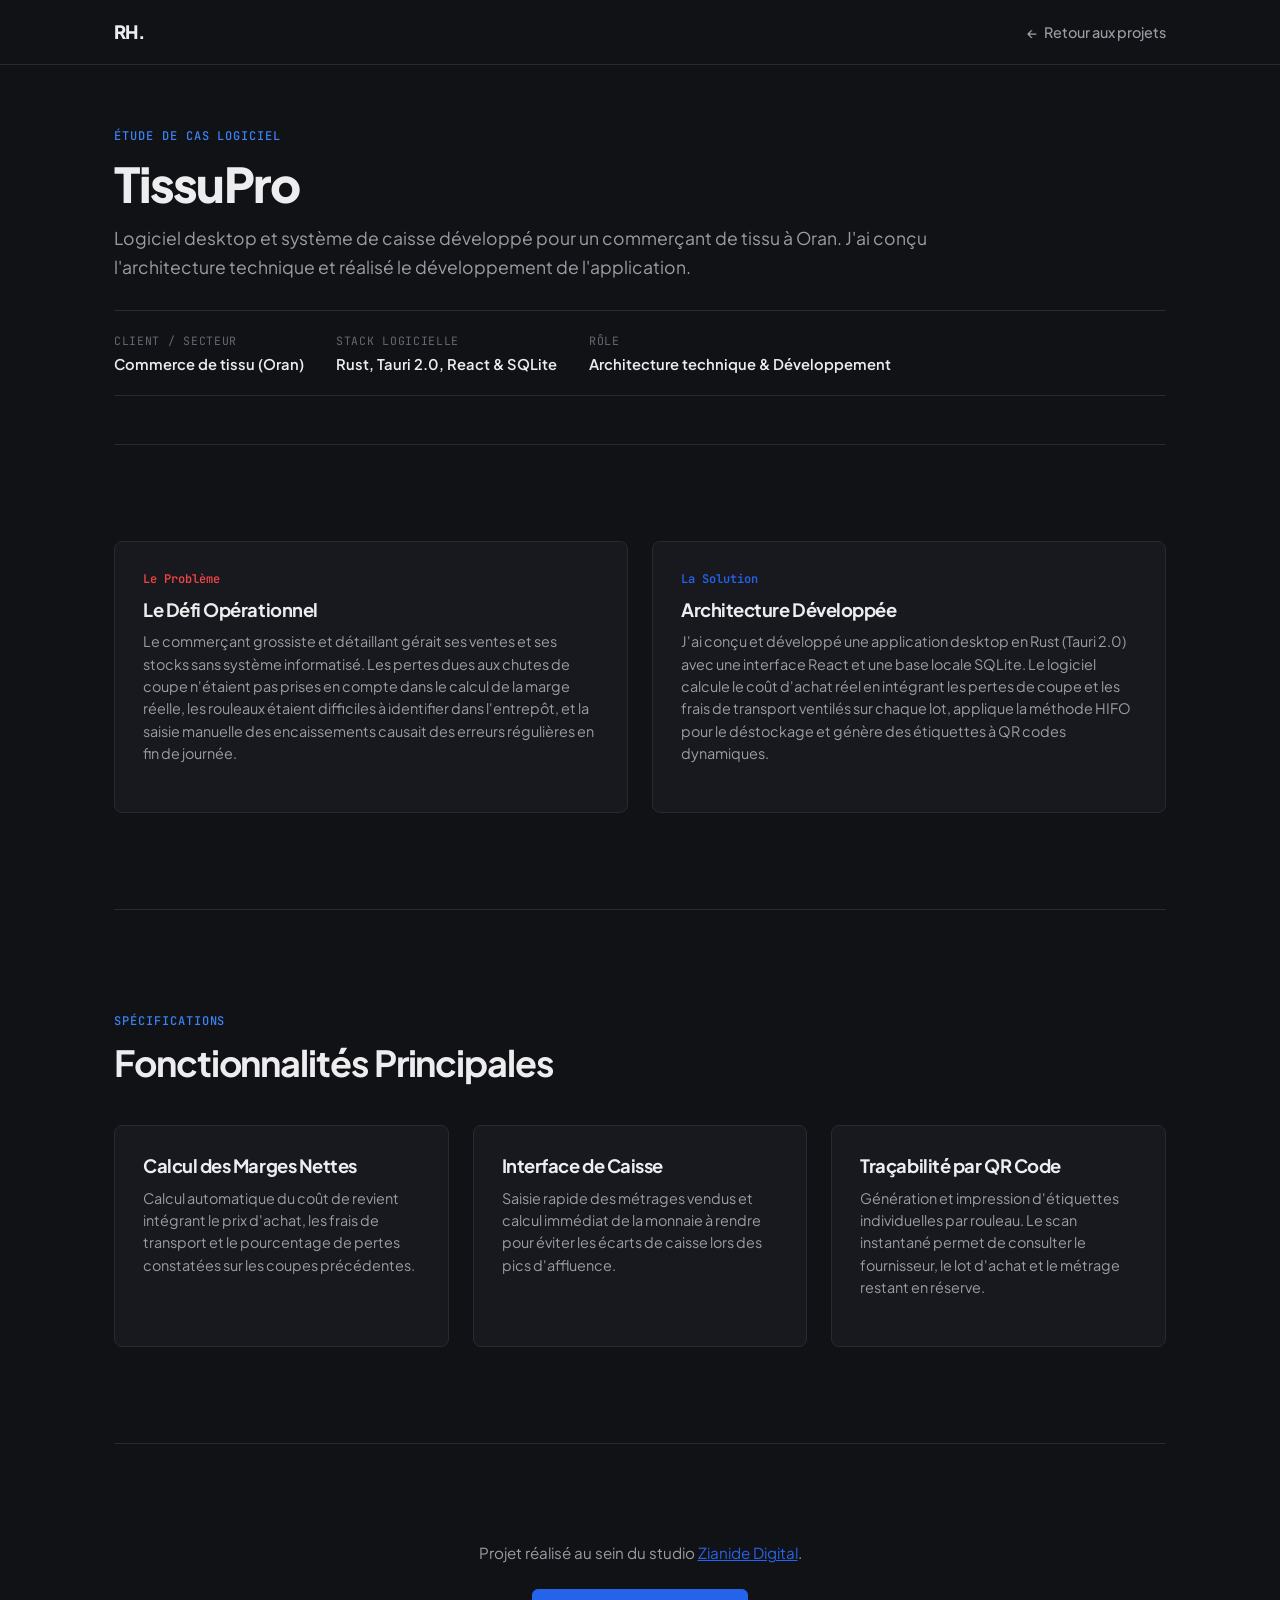
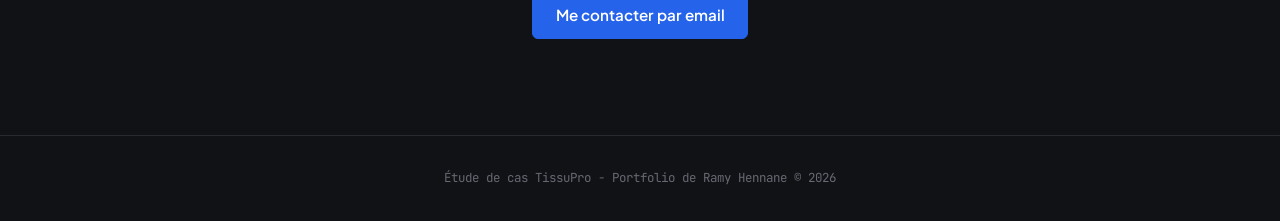
==== commit e592f20e: "fix: resolve layout overlap, apply cache-busting, polish graphite & cobalt design" ====
--- a/tissupro.html
+++ b/tissupro.html
@@ -11,12 +11,12 @@
     <link rel="preconnect" href="https://fonts.gstatic.com" crossorigin>
     <link href="https://fonts.googleapis.com/css2?family=JetBrains+Mono:wght@400;500;600&family=Plus+Jakarta+Sans:wght@400;500;600;700;800&display=swap" rel="stylesheet">
 
-    <!-- Stylesheet -->
-    <link rel="stylesheet" href="css/style.css">
+    <!-- Stylesheet with Cache-Buster -->
+    <link rel="stylesheet" href="css/style.css?v=2.1">
 </head>
 <body>
 
-    <!-- Header / Navigation -->
+    <!-- Header / Navigation (Sticky) -->
     <header class="navbar">
         <div class="container nav-inner">
             <a href="index.html" class="brand-link" aria-label="Accueil">
@@ -38,8 +38,8 @@
         <!-- Hero Case Study -->
         <section class="case-hero">
             <span class="section-overline">Étude de Cas Logiciel</span>
-            <h1 class="hero-title" style="margin-bottom: 1rem;">TissuPro</h1>
-            <p class="hero-subtitle" style="margin-bottom: 2rem;">
+            <h1 class="hero-title" style="margin-bottom: 0.75rem;">TissuPro</h1>
+            <p class="hero-subtitle" style="margin-bottom: 1.5rem;">
                 Logiciel desktop et système de caisse développé pour un commerçant de tissu à Oran. J'ai conçu l'architecture technique et réalisé le développement de l'application.
             </p>
 
--- a/css/style.css
+++ b/css/style.css
@@ -1,29 +1,31 @@
 /* ==========================================================================
-   PORTFOLIO DESIGN SYSTEM - ARCHIVAL & QUANTITATIVE PRECISION
-   Standards: tasteskill (anti-slop), enterprise, codex, refined
+   PORTFOLIO DESIGN SYSTEM - ARCHIVAL GRAPHITE & COBALT PRECISION
+   Tailored for Ramy Hennane: Quant Finance, Systems ERP & Corporate Finance
    ========================================================================== */
 
-/* 1. TOKENS & FOUNDATIONS */
+/* 1. TOKENS */
 :root {
-    --bg-page: #0C0E12;
-    --bg-surface: #14171F;
-    --bg-surface-hover: #1A1E28;
-    --bg-tag: #1A1F2B;
-    
-    --border-subtle: #222632;
-    --border-strong: #323847;
-    --border-focus: #3B82F6;
-    
-    --text-primary: #F3F4F6;
-    --text-secondary: #94A3B8;
-    --text-muted: #64748B;
-    
-    --accent-blue: #3B82F6;
-    --accent-blue-hover: #60A5FA;
-    --accent-blue-dim: rgba(59, 130, 246, 0.1);
-    
-    --accent-green: #22C55E;
-    --accent-green-dim: rgba(34, 197, 94, 0.1);
+    --bg-page: #111215;
+    --bg-surface: #18191E;
+    --bg-surface-hover: #202229;
+    --bg-tag: #1E2028;
+    
+    --border-subtle: #282A33;
+    --border-strong: #383C4A;
+    --border-focus: #2563EB;
+    
+    --text-primary: #EDEDF0;
+    --text-secondary: #9A9DA6;
+    --text-muted: #666873;
+    
+    --accent-blue: #2563EB;
+    --accent-blue-hover: #3B82F6;
+    --accent-blue-dim: rgba(37, 99, 235, 0.12);
+    
+    --status-live: #16A34A;
+    --status-live-bg: rgba(22, 163, 74, 0.12);
+    --status-dev: #D97706;
+    --status-dev-bg: rgba(217, 119, 6, 0.12);
     
     --font-sans: 'Plus Jakarta Sans', -apple-system, BlinkMacSystemFont, 'Segoe UI', Roboto, sans-serif;
     --font-mono: 'JetBrains Mono', monospace;
@@ -32,11 +34,11 @@
     --radius-md: 6px;
     --radius-lg: 8px;
     
-    --container-max: 1140px;
-    --transition-base: 0.2s ease;
-}
-
-/* 2. RESET & BASE */
+    --container-max: 1100px;
+    --transition-base: 0.15s ease-in-out;
+}
+
+/* 2. BASE & RESET */
 *, *::before, *::after {
     margin: 0;
     padding: 0;
@@ -59,11 +61,6 @@
     overflow-x: hidden;
 }
 
-::selection {
-    background-color: var(--accent-blue);
-    color: #FFFFFF;
-}
-
 a {
     color: inherit;
     text-decoration: none;
@@ -82,7 +79,7 @@
     color: var(--text-primary);
     font-weight: 700;
     letter-spacing: -0.025em;
-    line-height: 1.2;
+    line-height: 1.25;
 }
 
 .mono {
@@ -101,7 +98,7 @@
     color: var(--accent-blue);
 }
 
-/* 4. LAYOUT CONTAINERS */
+/* 4. LAYOUT */
 .container {
     width: 100%;
     max-width: var(--container-max);
@@ -112,19 +109,19 @@
 }
 
 .section-padding {
-    padding-top: 5rem;
-    padding-bottom: 5rem;
+    padding-top: 4.5rem;
+    padding-bottom: 4.5rem;
 }
 
 @media (min-width: 1024px) {
     .section-padding {
-        padding-top: 6.5rem;
-        padding-bottom: 6.5rem;
+        padding-top: 6rem;
+        padding-bottom: 6rem;
     }
 }
 
 .section-header {
-    margin-bottom: 3rem;
+    margin-bottom: 2.5rem;
 }
 
 .section-overline {
@@ -133,13 +130,13 @@
     font-size: 0.75rem;
     font-weight: 500;
     text-transform: uppercase;
-    letter-spacing: 0.12em;
-    color: var(--accent-blue);
-    margin-bottom: 0.75rem;
+    letter-spacing: 0.08em;
+    color: var(--accent-blue-hover);
+    margin-bottom: 0.5rem;
 }
 
 .section-title {
-    font-size: 1.75rem;
+    font-size: 1.85rem;
     font-weight: 700;
     letter-spacing: -0.03em;
 }
@@ -154,30 +151,26 @@
     color: var(--text-secondary);
     font-size: 1rem;
     max-width: 65ch;
-    margin-top: 0.75rem;
+    margin-top: 0.6rem;
     line-height: 1.6;
 }
 
-/* 5. NAVIGATION */
+/* 5. NAVIGATION (STICKY IN FLOW - NEVER OVERLAPS HERO) */
 .navbar {
-    position: fixed;
+    position: sticky;
     top: 0;
     left: 0;
     width: 100%;
-    height: 68px;
-    z-index: 1000;
-    background-color: rgba(12, 14, 18, 0.85);
-    backdrop-filter: blur(12px);
-    -webkit-backdrop-filter: blur(12px);
+    z-index: 100;
+    background-color: #111215;
     border-bottom: 1px solid var(--border-subtle);
-    transition: background-color var(--transition-base), border-color var(--transition-base);
 }
 
 .nav-inner {
     display: flex;
     align-items: center;
     justify-content: space-between;
-    height: 100%;
+    height: 64px;
 }
 
 .brand-link {
@@ -187,10 +180,9 @@
 }
 
 .brand-logo {
-    font-family: var(--font-sans);
     font-weight: 800;
-    font-size: 1.25rem;
-    letter-spacing: -0.04em;
+    font-size: 1.15rem;
+    letter-spacing: -0.03em;
     color: var(--text-primary);
 }
 
@@ -201,7 +193,7 @@
     font-family: var(--font-mono);
     font-size: 0.7rem;
     color: var(--text-secondary);
-    padding: 0.2rem 0.6rem;
+    padding: 0.15rem 0.5rem;
     background-color: var(--bg-surface);
     border: 1px solid var(--border-subtle);
     border-radius: var(--radius-sm);
@@ -211,13 +203,13 @@
     width: 6px;
     height: 6px;
     border-radius: 50%;
-    background-color: var(--accent-green);
+    background-color: var(--status-live);
 }
 
 .nav-links {
     display: flex;
     align-items: center;
-    gap: 2rem;
+    gap: 1.75rem;
     list-style: none;
 }
 
@@ -225,7 +217,6 @@
     font-size: 0.9rem;
     font-weight: 500;
     color: var(--text-secondary);
-    transition: color var(--transition-base);
 }
 
 .nav-link:hover {
@@ -235,7 +226,7 @@
 .nav-cta {
     font-size: 0.85rem;
     font-weight: 600;
-    padding: 0.5rem 1rem;
+    padding: 0.45rem 0.9rem;
     border-radius: var(--radius-md);
     background-color: var(--bg-surface);
     border: 1px solid var(--border-strong);
@@ -265,14 +256,13 @@
     height: 2px;
     background-color: currentColor;
     border-radius: 1px;
-    transition: transform var(--transition-base), opacity var(--transition-base);
-}
-
-@media (max-width: 860px) {
+}
+
+@media (max-width: 820px) {
     .nav-links {
         display: none;
         position: absolute;
-        top: 68px;
+        top: 64px;
         left: 0;
         width: 100%;
         background-color: var(--bg-page);
@@ -280,7 +270,7 @@
         flex-direction: column;
         align-items: flex-start;
         padding: 1.5rem;
-        gap: 1.25rem;
+        gap: 1rem;
     }
     
     .nav-links.active {
@@ -298,47 +288,45 @@
 
 /* 6. HERO SECTION */
 .hero-section {
-    padding-top: 140px;
+    padding-top: 3.5rem;
     padding-bottom: 4rem;
     border-bottom: 1px solid var(--border-subtle);
 }
 
 @media (min-width: 1024px) {
     .hero-section {
-        padding-top: 170px;
+        padding-top: 4.5rem;
         padding-bottom: 5rem;
     }
 }
 
 .hero-content {
-    max-width: 900px;
+    max-width: 880px;
 }
 
 .hero-overline {
-    display: inline-flex;
-    align-items: center;
-    gap: 0.5rem;
+    display: inline-block;
     font-family: var(--font-mono);
     font-size: 0.8rem;
     font-weight: 500;
     color: var(--text-secondary);
     text-transform: uppercase;
-    letter-spacing: 0.1em;
+    letter-spacing: 0.08em;
+    margin-bottom: 1rem;
+}
+
+.hero-title {
+    font-size: 2.15rem;
+    font-weight: 800;
+    letter-spacing: -0.035em;
+    line-height: 1.2;
+    color: var(--text-primary);
     margin-bottom: 1.25rem;
-}
-
-.hero-title {
-    font-size: 2.25rem;
-    font-weight: 700;
-    letter-spacing: -0.035em;
-    line-height: 1.15;
-    color: var(--text-primary);
-    margin-bottom: 1.5rem;
 }
 
 @media (min-width: 768px) {
     .hero-title {
-        font-size: 3.25rem;
+        font-size: 3rem;
     }
 }
 
@@ -347,7 +335,7 @@
     line-height: 1.65;
     color: var(--text-secondary);
     max-width: 65ch;
-    margin-bottom: 2.25rem;
+    margin-bottom: 2rem;
 }
 
 .hero-actions {
@@ -355,7 +343,7 @@
     align-items: center;
     gap: 1rem;
     flex-wrap: wrap;
-    margin-bottom: 3.5rem;
+    margin-bottom: 3rem;
 }
 
 /* 7. BUTTONS */
@@ -366,7 +354,7 @@
     gap: 0.5rem;
     font-size: 0.95rem;
     font-weight: 600;
-    padding: 0.75rem 1.5rem;
+    padding: 0.7rem 1.4rem;
     border-radius: var(--radius-md);
     transition: all var(--transition-base);
     white-space: nowrap;
@@ -396,14 +384,14 @@
 
 .btn-small {
     font-size: 0.8rem;
-    padding: 0.4rem 0.85rem;
-}
-
-/* 8. METRIC STRIP (Fact snapshot) */
+    padding: 0.35rem 0.8rem;
+}
+
+/* 8. HERO SPECS BAR */
 .hero-specs {
     display: grid;
     grid-template-columns: 1fr;
-    gap: 1rem;
+    gap: 1.25rem;
     padding-top: 2rem;
     border-top: 1px solid var(--border-subtle);
 }
@@ -411,7 +399,7 @@
 @media (min-width: 768px) {
     .hero-specs {
         grid-template-columns: repeat(3, 1fr);
-        gap: 2rem;
+        gap: 1.5rem;
     }
 }
 
@@ -423,26 +411,27 @@
 
 .spec-label {
     font-family: var(--font-mono);
-    font-size: 0.75rem;
+    font-size: 0.72rem;
     color: var(--text-muted);
     text-transform: uppercase;
-    letter-spacing: 0.08em;
+    letter-spacing: 0.06em;
 }
 
 .spec-val {
-    font-size: 0.95rem;
+    font-size: 0.92rem;
     font-weight: 600;
     color: var(--text-primary);
-}
-
-/* 9. SKILLS SECTION (Pôles structurés) */
+    line-height: 1.4;
+}
+
+/* 9. SKILLS SECTION (PÔLES STRUCTURÉS) */
 .skills-grid {
     display: grid;
     grid-template-columns: 1fr;
     gap: 1.5rem;
 }
 
-@media (min-width: 900px) {
+@media (min-width: 860px) {
     .skills-grid {
         grid-template-columns: repeat(3, 1fr);
     }
@@ -452,10 +441,9 @@
     background-color: var(--bg-surface);
     border: 1px solid var(--border-subtle);
     border-radius: var(--radius-lg);
-    padding: 2rem;
+    padding: 1.75rem;
     display: flex;
     flex-direction: column;
-    transition: border-color var(--transition-base);
 }
 
 .skill-card:hover {
@@ -464,36 +452,36 @@
 
 .skill-index {
     font-family: var(--font-mono);
-    font-size: 0.8rem;
-    color: var(--accent-blue);
+    font-size: 0.75rem;
+    color: var(--accent-blue-hover);
     font-weight: 600;
-    margin-bottom: 0.75rem;
+    margin-bottom: 0.5rem;
 }
 
 .skill-title {
-    font-size: 1.2rem;
+    font-size: 1.15rem;
     font-weight: 700;
-    margin-bottom: 0.75rem;
+    margin-bottom: 0.6rem;
 }
 
 .skill-desc {
     font-size: 0.9rem;
     color: var(--text-secondary);
     line-height: 1.55;
-    margin-bottom: 1.5rem;
+    margin-bottom: 1.25rem;
     flex-grow: 1;
 }
 
 .tag-list {
     display: flex;
     flex-wrap: wrap;
-    gap: 0.5rem;
+    gap: 0.4rem;
 }
 
 .tag {
     font-family: var(--font-mono);
-    font-size: 0.75rem;
-    padding: 0.25rem 0.6rem;
+    font-size: 0.72rem;
+    padding: 0.2rem 0.55rem;
     background-color: var(--bg-tag);
     border: 1px solid var(--border-subtle);
     border-radius: var(--radius-sm);
@@ -504,7 +492,7 @@
 .projects-grid {
     display: grid;
     grid-template-columns: 1fr;
-    gap: 1.75rem;
+    gap: 1.5rem;
 }
 
 @media (min-width: 768px) {
@@ -517,11 +505,10 @@
     background-color: var(--bg-surface);
     border: 1px solid var(--border-subtle);
     border-radius: var(--radius-lg);
-    padding: 2rem;
+    padding: 1.75rem;
     display: flex;
     flex-direction: column;
     justify-content: space-between;
-    transition: border-color var(--transition-base), background-color var(--transition-base);
 }
 
 .project-card:hover {
@@ -536,8 +523,8 @@
 @media (min-width: 900px) {
     .project-card.featured {
         display: grid;
-        grid-template-columns: 1.2fr 1fr;
-        gap: 2.5rem;
+        grid-template-columns: 1.3fr 1fr;
+        gap: 2rem;
         align-items: center;
     }
 }
@@ -546,15 +533,15 @@
     display: flex;
     align-items: center;
     justify-content: space-between;
-    gap: 1rem;
-    margin-bottom: 1rem;
+    gap: 0.75rem;
+    margin-bottom: 0.75rem;
 }
 
 .project-badge {
     font-family: var(--font-mono);
     font-size: 0.7rem;
     font-weight: 600;
-    padding: 0.2rem 0.55rem;
+    padding: 0.18rem 0.5rem;
     border-radius: var(--radius-sm);
     text-transform: uppercase;
     letter-spacing: 0.05em;
@@ -564,29 +551,29 @@
 }
 
 .project-badge.live {
-    background-color: var(--accent-green-dim);
-    border-color: rgba(34, 197, 94, 0.25);
-    color: var(--accent-green);
+    background-color: var(--status-live-bg);
+    border-color: rgba(22, 163, 74, 0.3);
+    color: #4ADE80;
 }
 
 .project-badge.dev {
-    background-color: rgba(245, 158, 11, 0.1);
-    border-color: rgba(245, 158, 11, 0.25);
-    color: #F59E0B;
+    background-color: var(--status-dev-bg);
+    border-color: rgba(217, 119, 6, 0.3);
+    color: #FBBF24;
 }
 
 .project-title {
-    font-size: 1.35rem;
+    font-size: 1.25rem;
     font-weight: 700;
-    margin-bottom: 0.75rem;
+    margin-bottom: 0.6rem;
     line-height: 1.3;
 }
 
 .project-desc {
-    font-size: 0.95rem;
+    font-size: 0.92rem;
     color: var(--text-secondary);
     line-height: 1.6;
-    margin-bottom: 1.5rem;
+    margin-bottom: 1.25rem;
 }
 
 .project-footer {
@@ -594,8 +581,8 @@
     align-items: center;
     justify-content: space-between;
     gap: 1rem;
-    margin-top: 1.5rem;
-    padding-top: 1.25rem;
+    margin-top: 1.25rem;
+    padding-top: 1rem;
     border-top: 1px solid var(--border-subtle);
     flex-wrap: wrap;
 }
@@ -603,29 +590,27 @@
 .action-link {
     display: inline-flex;
     align-items: center;
-    gap: 0.4rem;
+    gap: 0.35rem;
     font-size: 0.85rem;
     font-weight: 600;
-    color: var(--accent-blue);
-    transition: gap var(--transition-base), color var(--transition-base);
+    color: var(--accent-blue-hover);
 }
 
 .action-link:hover {
-    color: var(--accent-blue-hover);
-    gap: 0.6rem;
-}
-
-/* 11. TIMELINE (Parcours) */
+    text-decoration: underline;
+}
+
+/* 11. TIMELINE */
 .timeline-wrapper {
     position: relative;
-    padding-left: 2rem;
+    padding-left: 1.75rem;
     border-left: 1px solid var(--border-subtle);
     margin-top: 1rem;
 }
 
 .timeline-item {
     position: relative;
-    padding-bottom: 2.5rem;
+    padding-bottom: 2.25rem;
 }
 
 .timeline-item:last-child {
@@ -634,10 +619,10 @@
 
 .timeline-marker {
     position: absolute;
-    left: -2.35rem;
+    left: -2.1rem;
     top: 0.35rem;
-    width: 10px;
-    height: 10px;
+    width: 9px;
+    height: 9px;
     border-radius: 50%;
     background-color: var(--bg-page);
     border: 2px solid var(--accent-blue);
@@ -645,73 +630,73 @@
 
 .timeline-date {
     font-family: var(--font-mono);
-    font-size: 0.8rem;
-    color: var(--accent-blue);
+    font-size: 0.78rem;
+    color: var(--accent-blue-hover);
     font-weight: 500;
+    margin-bottom: 0.2rem;
+}
+
+.timeline-heading {
+    font-size: 1.1rem;
+    font-weight: 700;
     margin-bottom: 0.25rem;
 }
 
-.timeline-heading {
-    font-size: 1.15rem;
-    font-weight: 700;
-    margin-bottom: 0.35rem;
-}
-
 .timeline-place {
-    font-size: 0.9rem;
-    color: var(--text-secondary);
-    margin-bottom: 0.5rem;
+    font-size: 0.88rem;
+    color: var(--text-secondary);
+    margin-bottom: 0.4rem;
 }
 
 .timeline-text {
-    font-size: 0.9rem;
+    font-size: 0.88rem;
     color: var(--text-muted);
     line-height: 1.55;
 }
 
-/* 12. EDUCATION BLOCK */
+/* 12. EDUCATION */
 .education-box {
     background-color: var(--bg-surface);
     border: 1px solid var(--border-subtle);
     border-radius: var(--radius-lg);
-    padding: 2.5rem;
+    padding: 2.25rem;
     max-width: 800px;
 }
 
 .edu-school {
-    font-size: 1.35rem;
+    font-size: 1.3rem;
     font-weight: 700;
     margin-bottom: 0.25rem;
 }
 
 .edu-degree {
-    font-size: 1.05rem;
-    color: var(--accent-blue);
+    font-size: 1rem;
+    color: var(--accent-blue-hover);
     font-weight: 600;
-    margin-bottom: 1.5rem;
+    margin-bottom: 1.25rem;
 }
 
 .gpa-card {
     display: inline-flex;
     flex-direction: column;
-    padding: 0.75rem 1.25rem;
+    padding: 0.65rem 1.1rem;
     background-color: var(--bg-page);
     border: 1px solid var(--border-subtle);
     border-radius: var(--radius-md);
-    margin-bottom: 1.5rem;
+    margin-bottom: 1.25rem;
 }
 
 .gpa-title {
     font-family: var(--font-mono);
-    font-size: 0.75rem;
+    font-size: 0.72rem;
     color: var(--text-muted);
     text-transform: uppercase;
-    letter-spacing: 0.08em;
+    letter-spacing: 0.06em;
 }
 
 .gpa-number {
     font-family: var(--font-mono);
-    font-size: 1.5rem;
+    font-size: 1.45rem;
     font-weight: 700;
     color: var(--text-primary);
 }
@@ -726,53 +711,51 @@
     background-color: var(--bg-surface);
     border: 1px solid var(--border-subtle);
     border-radius: var(--radius-lg);
-    padding: 3rem 2rem;
+    padding: 2.5rem 1.75rem;
     text-align: center;
-    max-width: 750px;
+    max-width: 720px;
     margin-left: auto;
     margin-right: auto;
 }
 
 .contact-box h2 {
-    font-size: 2rem;
-    margin-bottom: 1rem;
+    font-size: 1.85rem;
+    margin-bottom: 0.75rem;
 }
 
 .contact-box p {
     color: var(--text-secondary);
-    font-size: 1.05rem;
+    font-size: 1rem;
     max-width: 50ch;
-    margin: 0 auto 2rem auto;
+    margin: 0 auto 1.75rem auto;
 }
 
 .contact-links {
     display: flex;
     align-items: center;
     justify-content: center;
-    gap: 1.5rem;
-    margin-top: 2rem;
+    gap: 1.25rem;
+    margin-top: 1.75rem;
     flex-wrap: wrap;
 }
 
 .contact-link-item {
     font-family: var(--font-mono);
-    font-size: 0.85rem;
-    color: var(--text-secondary);
-    display: inline-flex;
-    align-items: center;
-    gap: 0.5rem;
+    font-size: 0.82rem;
+    color: var(--text-secondary);
 }
 
 .contact-link-item:hover {
-    color: var(--accent-blue);
+    color: var(--accent-blue-hover);
+    text-decoration: underline;
 }
 
 /* 14. FOOTER */
 .site-footer {
-    padding: 2.5rem 0;
+    padding: 2rem 0;
     border-top: 1px solid var(--border-subtle);
     font-family: var(--font-mono);
-    font-size: 0.8rem;
+    font-size: 0.78rem;
     color: var(--text-muted);
     text-align: center;
 }
@@ -800,7 +783,7 @@
     left: 0;
     width: 100%;
     height: 100%;
-    background-color: rgba(12, 14, 18, 0.8);
+    background-color: rgba(17, 18, 21, 0.85);
 }
 
 .modal-dialog {
@@ -809,17 +792,17 @@
     border: 1px solid var(--border-strong);
     border-radius: var(--radius-lg);
     width: 90%;
-    max-width: 600px;
+    max-width: 580px;
     max-height: 85vh;
     overflow-y: auto;
-    padding: 2.5rem;
+    padding: 2.25rem;
     z-index: 2001;
 }
 
 .modal-close {
     position: absolute;
-    top: 1.25rem;
-    right: 1.25rem;
+    top: 1rem;
+    right: 1rem;
     color: var(--text-muted);
     font-size: 1.25rem;
     padding: 0.5rem;
@@ -831,45 +814,45 @@
 }
 
 .modal-title {
-    font-size: 1.4rem;
-    margin-bottom: 1.5rem;
+    font-size: 1.35rem;
+    margin-bottom: 1.25rem;
     padding-right: 2rem;
 }
 
 .modal-part {
-    margin-bottom: 1.25rem;
+    margin-bottom: 1.1rem;
 }
 
 .modal-part-label {
     font-family: var(--font-mono);
-    font-size: 0.75rem;
+    font-size: 0.72rem;
     font-weight: 600;
     text-transform: uppercase;
-    letter-spacing: 0.08em;
-    color: var(--accent-blue);
-    margin-bottom: 0.35rem;
+    letter-spacing: 0.06em;
+    color: var(--accent-blue-hover);
+    margin-bottom: 0.25rem;
 }
 
 .modal-part p {
-    font-size: 0.95rem;
-    color: var(--text-secondary);
-    line-height: 1.6;
-}
-
-/* 16. CASE STUDY SPECIFIC (tissupro.html) */
+    font-size: 0.92rem;
+    color: var(--text-secondary);
+    line-height: 1.55;
+}
+
+/* 16. CASE STUDY (tissupro.html) */
 .case-hero {
-    padding-top: 150px;
-    padding-bottom: 3.5rem;
+    padding-top: 3.5rem;
+    padding-bottom: 3rem;
     border-bottom: 1px solid var(--border-subtle);
 }
 
 .case-meta {
     display: flex;
-    gap: 2.5rem;
-    padding: 1.5rem 0;
+    gap: 2rem;
+    padding: 1.25rem 0;
     border-top: 1px solid var(--border-subtle);
     border-bottom: 1px solid var(--border-subtle);
-    margin-top: 2rem;
+    margin-top: 1.75rem;
     flex-wrap: wrap;
 }
 
@@ -878,15 +861,15 @@
     height: auto;
     border-radius: var(--radius-md);
     border: 1px solid var(--border-subtle);
-    margin: 3rem 0;
+    margin: 2.5rem 0;
     background-color: var(--bg-surface);
 }
 
-/* 17. MOTION & ACCESSIBILITY */
+/* 17. SCROLL REVEAL (SUBTLE) */
 .reveal-on-scroll {
     opacity: 0;
-    transform: translateY(14px);
-    transition: opacity 0.5s ease, transform 0.5s ease;
+    transform: translateY(10px);
+    transition: opacity 0.4s ease, transform 0.4s ease;
 }
 
 .reveal-on-scroll.is-visible {
